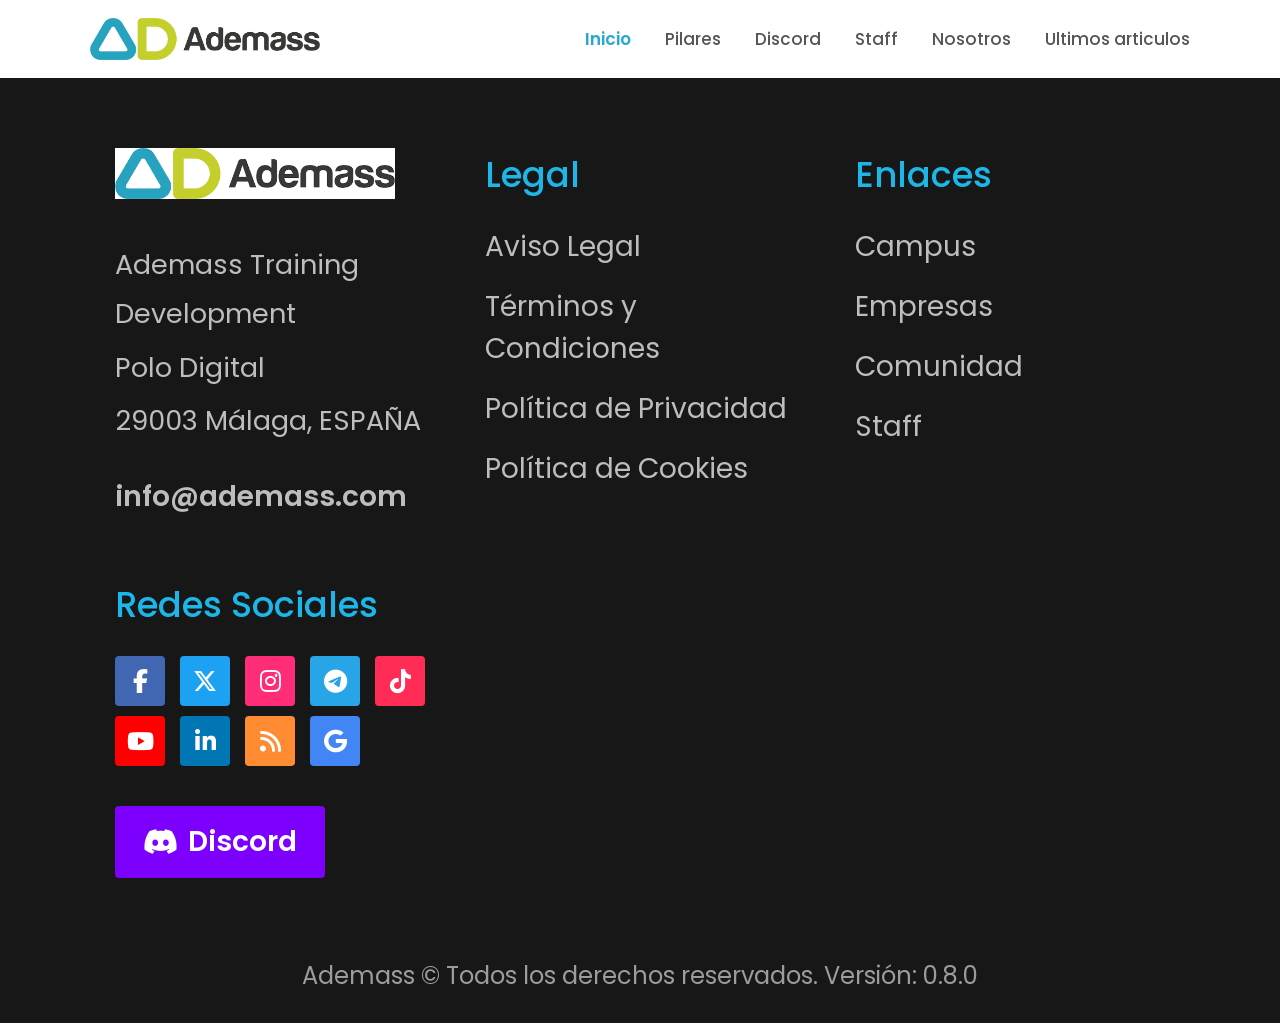
==== index.html @ dab84220 "Merge branch 'develop' of https://github.com/Vlacho-art/ademmss into feature/navbar" ====
<!DOCTYPE html>
<html lang="es">
<head>
    <meta charset="UTF-8">
    <meta name="viewport" content="width=device-width, initial-scale=1.0">
    <title>Menú Ademass</title>

    <!-- Google Font -->
    <link rel="stylesheet" href="https://cdnjs.cloudflare.com/ajax/libs/font-awesome/6.6.0/css/all.min.css">
    <link href="https://fonts.googleapis.com/css2?family=Poppins:wght@400;500;600;700&display=swap" rel="stylesheet">

    <link rel="stylesheet" href="style.css">
</head>
<body>

<header class="header">

    <div class="logo">
        <img src="img/sin fondo.png" alt="Ademass">
    </div>

    <nav class="menu">
        <a href="#" class="active">Inicio</a>
        <a href="pilares.html">Pilares</a>
        <a href="discord.html">Discord</a>
        <a href="staff.html">Staff</a>
        <a href="nosotros.html">Nosotros</a>
        <a href="ultimo.html">Ultimos articulos</a>

    </nav>

</header>

















<footer class="footer">

    <div class="footer-container">

        <!-- Logo -->
        <div class="footer-column">

            <img src="img/logo.png" alt="Ademass" class="footer-logo">

            <p>Ademass Training Development</p>
            <p>Polo Digital</p>
            <p>29003 Málaga, ESPAÑA</p>

            <a href="mailto:info@ademass.com" class="email">
                info@ademass.com
            </a>

        </div>

        <!-- Legal -->
        <div class="footer-column">

            <h3>Legal</h3>

            <ul>
                <li><a href="#">Aviso Legal</a></li>
                <li><a href="#">Términos y Condiciones</a></li>
                <li><a href="#">Política de Privacidad</a></li>
                <li><a href="#">Política de Cookies</a></li>
            </ul>

        </div>

        <!-- Enlaces -->
        <div class="footer-column">

            <h3>Enlaces</h3>

            <ul>
                <li><a href="#">Campus</a></li>
                <li><a href="#">Empresas</a></li>
                <li><a href="#">Comunidad</a></li>
                <li><a href="#">Staff</a></li>
            </ul>

        </div>

        <!-- Redes -->
        <div class="footer-column">

            <h3>Redes Sociales</h3>

            <div class="social-icons">

                <a class="facebook"><i class="fab fa-facebook-f"></i></a>
                <a class="twitter"><i class="fab fa-x-twitter"></i></a>
                <a class="instagram"><i class="fab fa-instagram"></i></a>
                <a class="telegram"><i class="fab fa-telegram-plane"></i></a>
                <a class="tiktok"><i class="fab fa-tiktok"></i></a>

                <a class="youtube"><i class="fab fa-youtube"></i></a>
                <a class="linkedin"><i class="fab fa-linkedin-in"></i></a>
                <a class="rss"><i class="fas fa-rss"></i></a>
                <a class="google"><i class="fab fa-google"></i></a>

            </div>

            <a href="#" class="discord-btn">
                <i class="fab fa-discord"></i>
                Discord
            </a>

        </div>

    </div>

    <div class="footer-bottom">
        Ademass © Todos los derechos reservados. Versión: 0.8.0
    </div>

</footer>
</body>
</html>
---- style.css ----
/*========================
RESET
========================*/

*{
    margin:0;
    padding:0;
    box-sizing:border-box;
}

body{
    font-family:'Poppins',sans-serif;
    background:#fff;
}

/*========================
HEADER
========================*/

.header{

    width:100%;
    height:78px;

    display:flex;
    justify-content:space-between;
    align-items:center;

    padding:0 90px;

    background:#ffffff;
}

/*========================
LOGO
========================*/

.logo img{

    width:230px;
    display:block;

}

/*========================
MENU
========================*/

.menu{

    display:flex;
    align-items:center;
    gap:34px;

}

.menu a{

    text-decoration:none;
    color:#555;
    font-size:17px;
    font-weight:500;
    transition:.3s;

}

.menu a:hover{

    color:#29A9D1;

}

.menu .active{

    color:#29A9D1;
    font-weight:600;

}

/*========================
BOTONES
========================*/

.btn{

    padding:12px 28px;
    border-radius:14px;
    color:#fff !important;
    font-weight:600;
    transition:.3s;

}

.btn-campus{

    background:#27A7D1;

}

.btn-campus:hover{

    background:#1f94ba;

}

.btn-login{

    background:#C9D61A;

}

.btn-login:hover{

    background:#b3c113;

}

































/*==========================
FOOTER
==========================*/

.footer{

    background:#171717;
    color:#bdbdbd;
    padding:70px 9% 30px;

}

.footer-container{

    display:flex;
    justify-content:space-between;
    gap:60px;
    flex-wrap:wrap;

}

/*==========================
COLUMNAS
==========================*/

.footer-column{

    min-width:220px;
    flex:1;

}

.footer-logo{

    width:280px;
    margin-bottom:35px;

}

.footer-column h3{

    color:#1cb7e8;
    font-size:35px;
    margin-bottom:25px;
    font-weight:500;

}

.footer-column p{

    font-size:27px;
    line-height:1.8;
    margin-bottom:5px;

}

.email{

    display:inline-block;
    margin-top:25px;
    color:#ffffff;
    text-decoration:none;
    font-size:28px;
    font-weight:600;

}

.footer-column ul{

    list-style:none;

}

.footer-column li{

    margin-bottom:18px;

}

.footer-column a{

    color:#bdbdbd;
    text-decoration:none;
    font-size:28px;
    transition:.3s;

}

.footer-column a:hover{

    color:#21b6e9;

}

/*==========================
SOCIAL
==========================*/

.social-icons{

    display:grid;
    grid-template-columns:repeat(5,55px);
    gap:10px;
    margin-bottom:40px;

}

.social-icons a{

    width:50px;
    height:50px;

    display:flex;
    justify-content:center;
    align-items:center;

    color:#fff;
    border-radius:4px;
    cursor:pointer;

    font-size:24px;

}

.facebook{background:#4267B2;}
.twitter{background:#1DA1F2;}
.instagram{background:#ff2c78;}
.telegram{background:#27A5E7;}
.tiktok{background:#ff2d55;}
.youtube{background:#ff0000;}
.linkedin{background:#0077B5;}
.rss{background:#ff8c32;}
.google{background:#4285F4;}

/*==========================
DISCORD
==========================*/

.discord-btn{

    display:inline-flex;
    align-items:center;
    gap:10px;

    background:#7d00ff;
    color:#fff !important;

    padding:15px 28px;
    border-radius:4px;
    font-size:30px;
    font-weight:600;

}

/*==========================
BOTTOM
==========================*/

.footer-bottom{

    text-align:center;
    margin-top:80px;
    color:#9c9c9c;
    font-size:24px;

}

/*==========================
RESPONSIVE
==========================*/

@media(max-width:992px){

.footer-container{

    flex-direction:column;
    gap:50px;

}

.footer-column h3{

    font-size:28px;

}

.footer-column p,
.footer-column a,
.email{

    font-size:20px;

}

.footer-bottom{

    font-size:18px;

}

.footer-logo{

    width:220px;

}

}
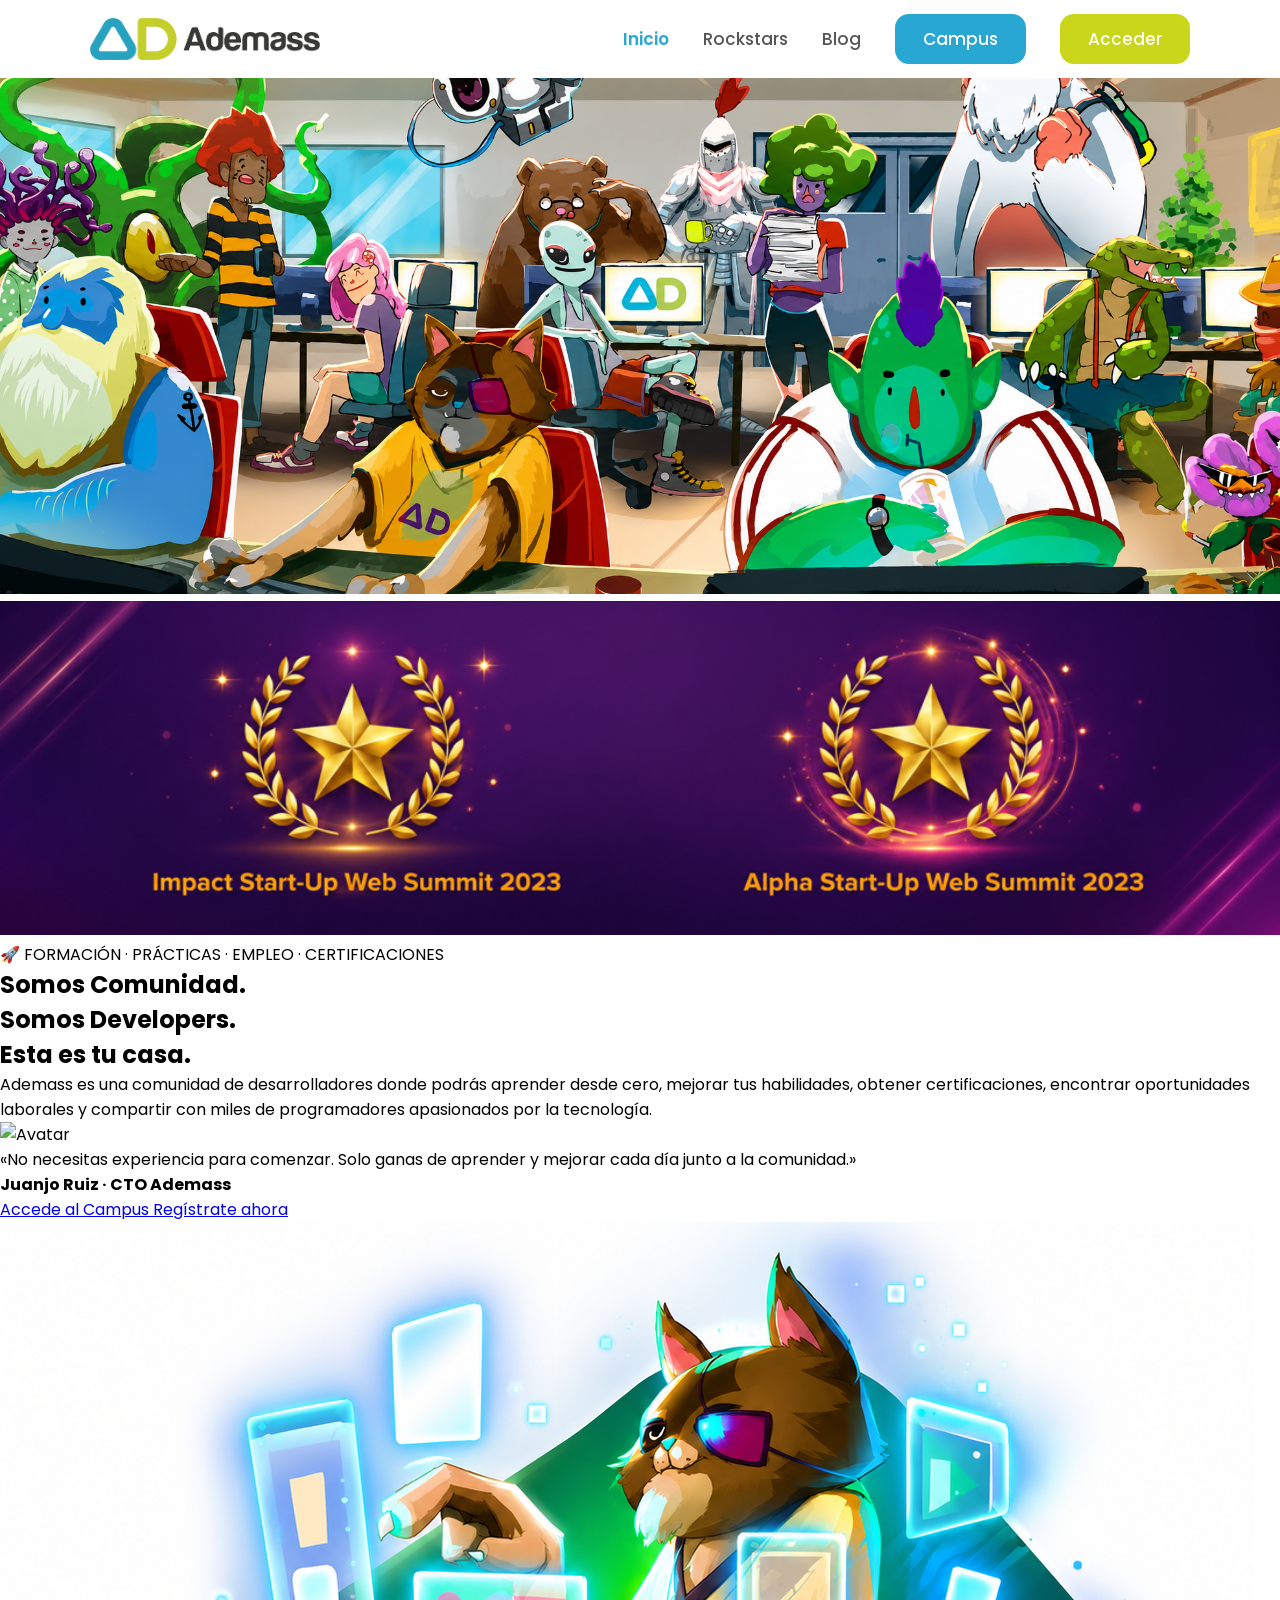
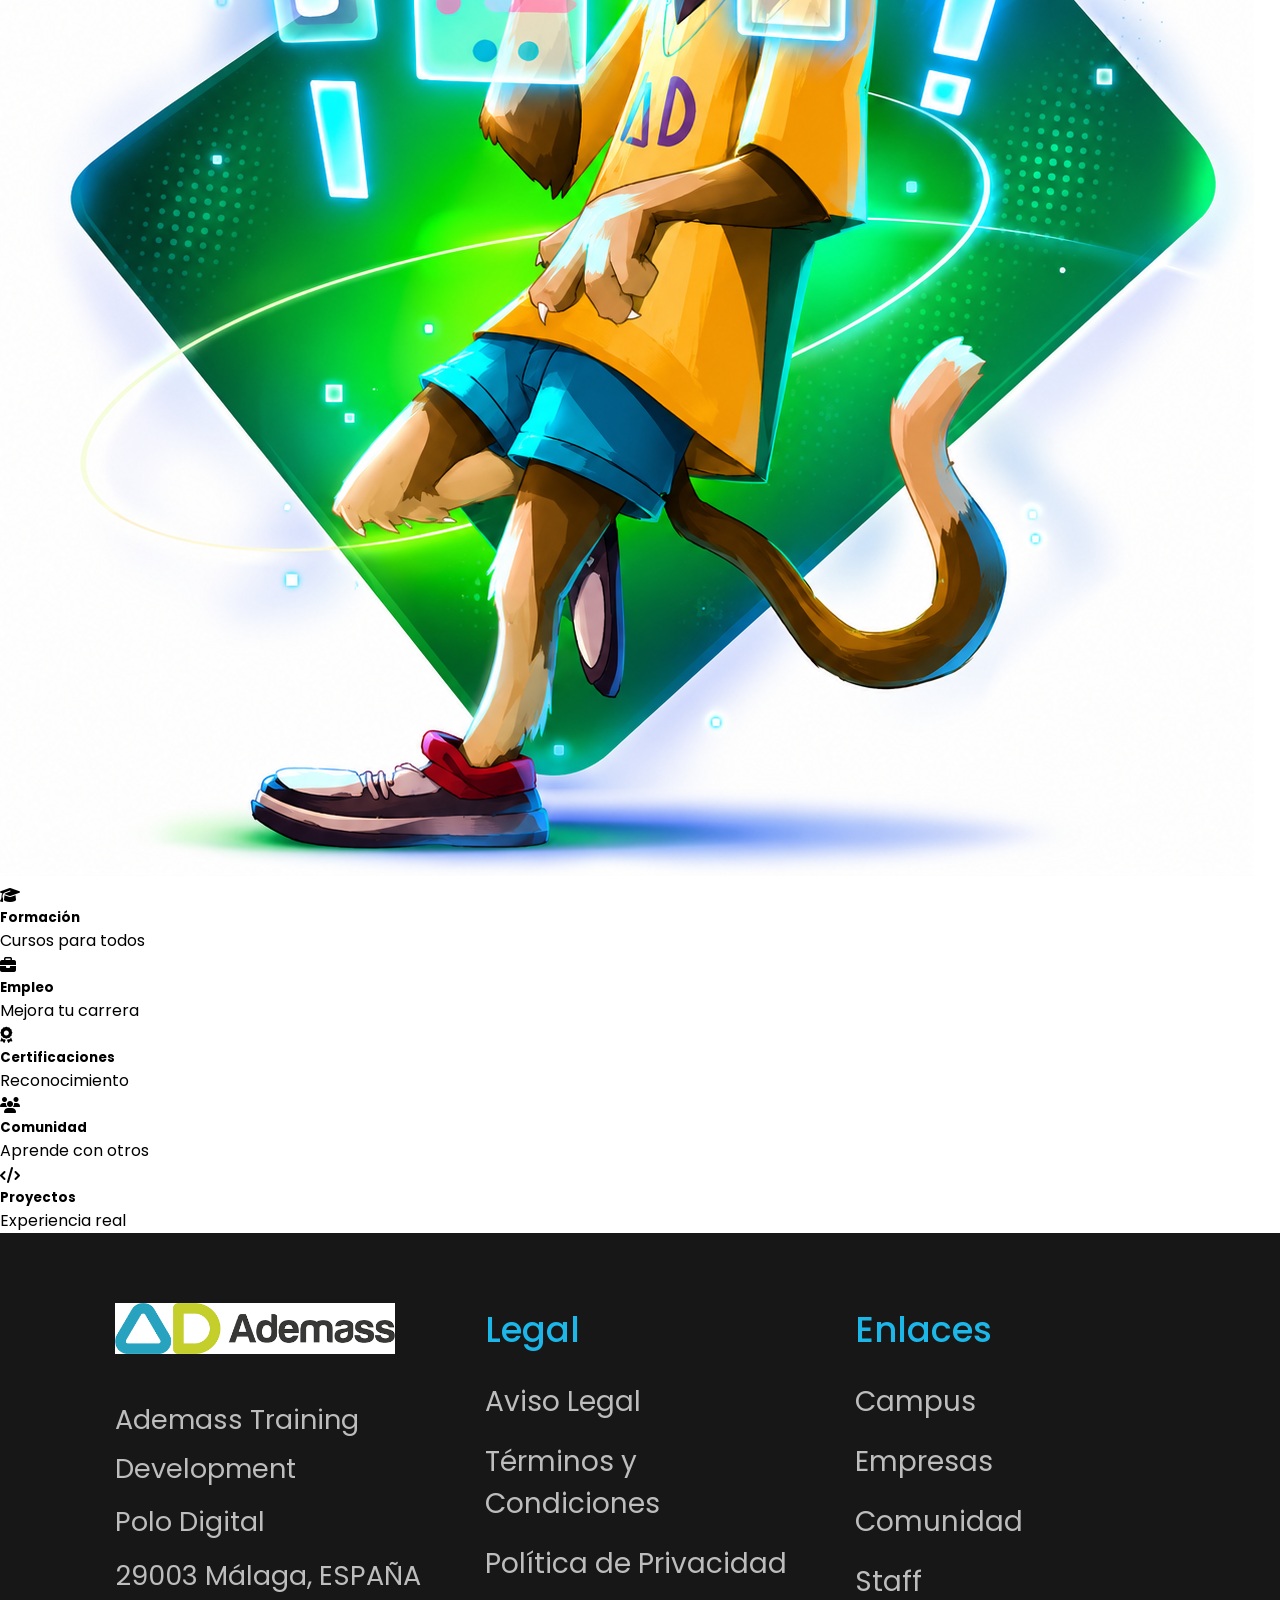
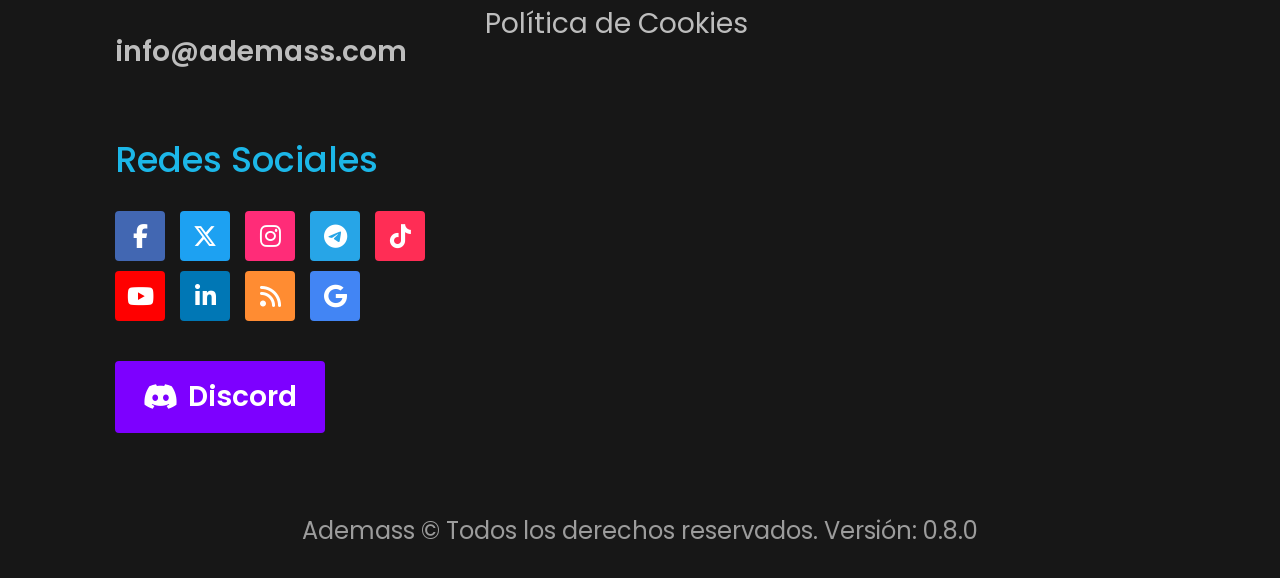
==== commit 11e28e1f: "feat: creation menu" ====
--- a/index.html
+++ b/index.html
@@ -16,16 +16,21 @@
 <header class="header">
 
     <div class="logo">
-        <img src="img/sin fondo.png" alt="Ademass">
+        <img src="img/logo.png" alt="Ademass">
     </div>
 
     <nav class="menu">
         <a href="#" class="active">Inicio</a>
-        <a href="pilares.html">Pilares</a>
-        <a href="discord.html">Discord</a>
-        <a href="staff.html">Staff</a>
-        <a href="nosotros.html">Nosotros</a>
-        <a href="ultimo.html">Ultimos articulos</a>
+        <a href="#">Rockstars</a>
+        <a href="#">Blog</a>
+
+        <a href="#" class="btn btn-campus">
+            Campus
+        </a>
+
+        <a href="#" class="btn btn-login">
+            Acceder
+        </a>
 
     </nav>
 
@@ -35,16 +40,130 @@
 
 
 
-
-
-
-
-
-
-
-
-
-
+<!-- HERO -->
+<section class="hero">
+    <img src="img/imagen1.png" width="100%" height="115%" alt="Banner Ademass">
+</section>
+
+
+
+
+
+<section class="awards">
+    <div class="container">
+        <div class="awards-image">
+            <img src="img/imagen3.png"  width="100%" height="115%" alt="">
+        </div>
+    </div>
+</section>
+
+
+
+
+
+<!-- ================== COMUNIDAD ================== -->
+<section class="community">
+
+    <div class="community-wrapper">
+
+        <!-- Texto -->
+        <div class="community-content">
+
+            <span class="community-tag">
+                🚀 FORMACIÓN · PRÁCTICAS · EMPLEO · CERTIFICACIONES
+            </span>
+
+            <h2>
+                Somos Comunidad.<br>
+                Somos Developers.<br>
+                <span>Esta es tu casa.</span>
+            </h2>
+
+            <p>
+                Ademass es una comunidad de desarrolladores donde podrás aprender
+                desde cero, mejorar tus habilidades, obtener certificaciones,
+                encontrar oportunidades laborales y compartir con miles de
+                programadores apasionados por la tecnología.
+            </p>
+
+            <div class="community-card">
+
+                <img src="img/avatar.png" alt="Avatar">
+
+                <div>
+
+                    <p>
+                        «No necesitas experiencia para comenzar. Solo ganas de
+                        aprender y mejorar cada día junto a la comunidad.»
+                    </p>
+
+                    <h4>Juanjo Ruiz · CTO Ademass</h4>
+
+                </div>
+
+            </div>
+
+            <div class="community-buttons">
+
+                <a href="#" class="btn-campus2">
+                    Accede al Campus
+                </a>
+
+                <a href="#" class="btn-register2">
+                    Regístrate ahora
+                </a>
+
+            </div>
+
+        </div>
+
+        <!-- Imagen -->
+
+        <div class="community-image">
+
+            <img src="img/imagen5.png" alt="Developer">
+
+        </div>
+
+    </div>
+
+    <!-- Barra inferior -->
+
+    <div class="community-bottom">
+
+        <div class="item">
+            <i class="fa-solid fa-graduation-cap"></i>
+            <h5>Formación</h5>
+            <p>Cursos para todos</p>
+        </div>
+
+        <div class="item">
+            <i class="fa-solid fa-briefcase"></i>
+            <h5>Empleo</h5>
+            <p>Mejora tu carrera</p>
+        </div>
+
+        <div class="item">
+            <i class="fa-solid fa-award"></i>
+            <h5>Certificaciones</h5>
+            <p>Reconocimiento</p>
+        </div>
+
+        <div class="item">
+            <i class="fa-solid fa-users"></i>
+            <h5>Comunidad</h5>
+            <p>Aprende con otros</p>
+        </div>
+
+        <div class="item">
+            <i class="fa-solid fa-code"></i>
+            <h5>Proyectos</h5>
+            <p>Experiencia real</p>
+        </div>
+
+    </div>
+
+</section>
 
 
 <footer class="footer">
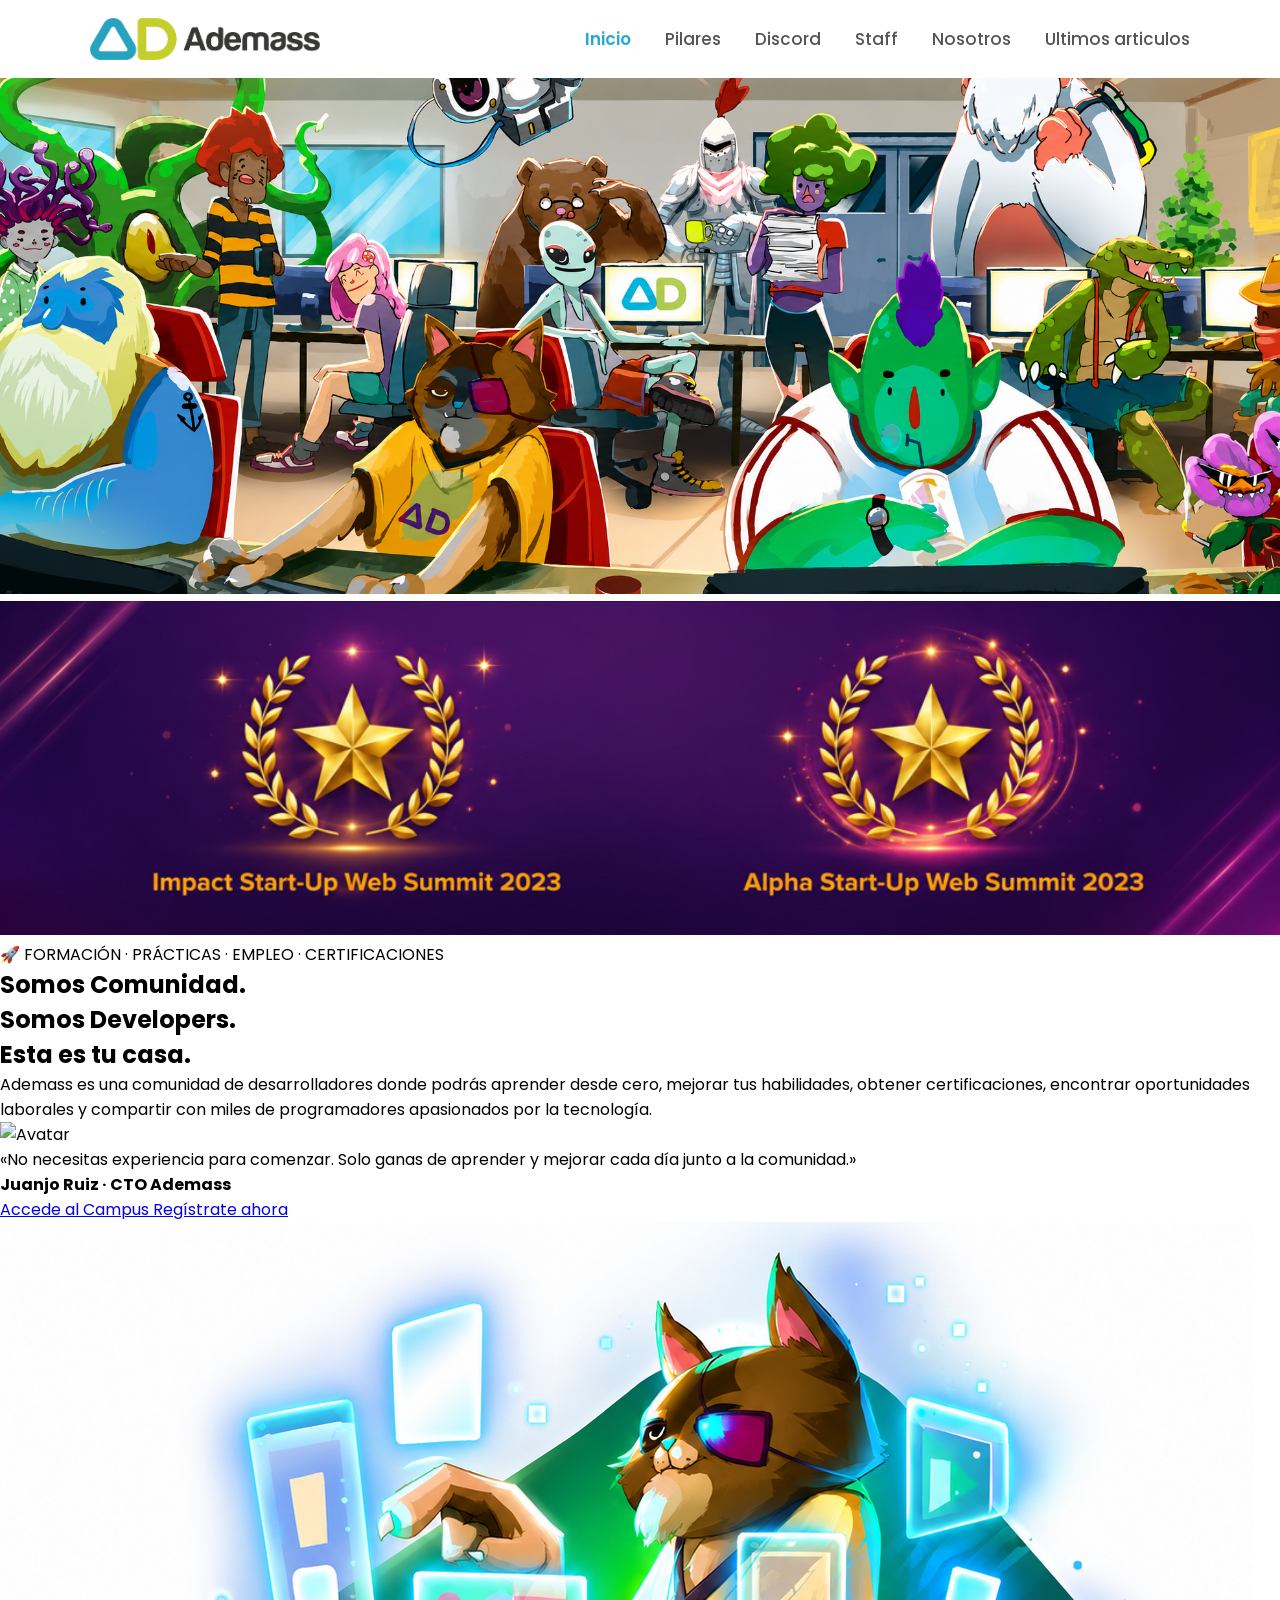
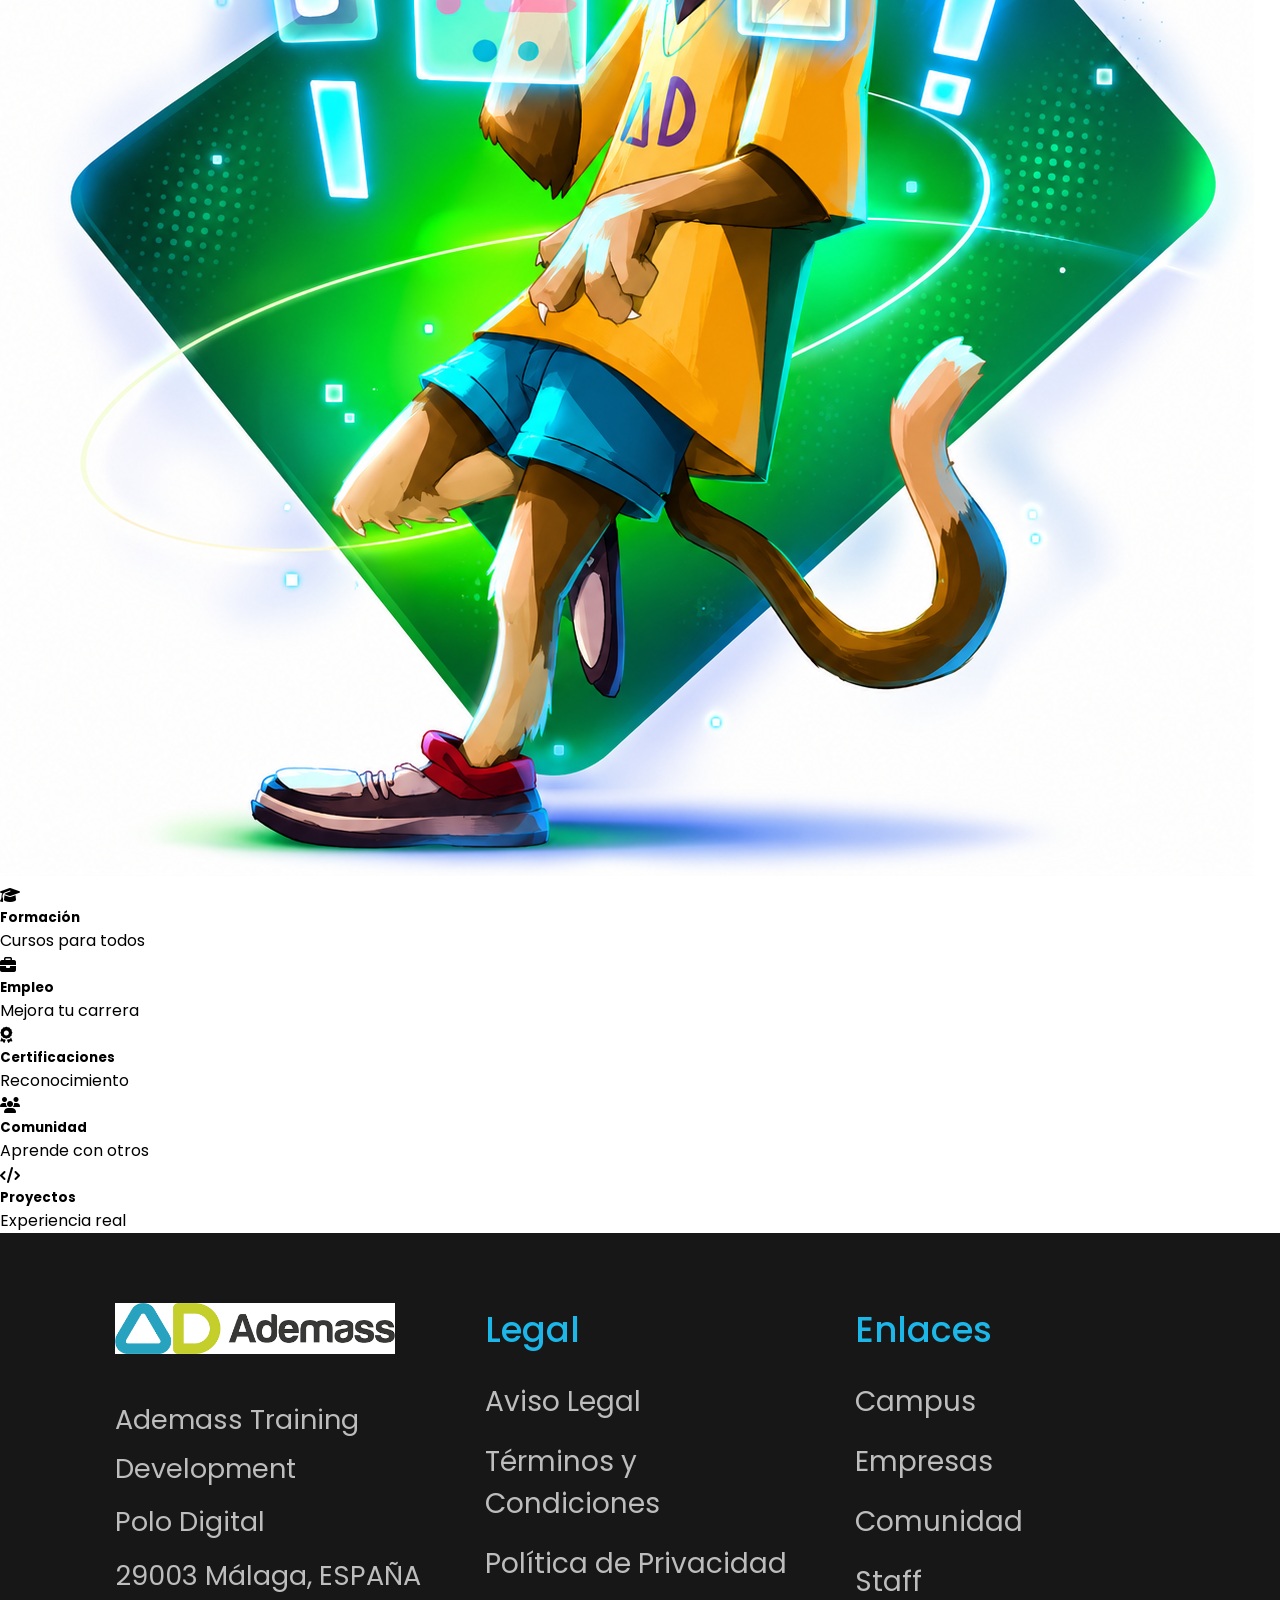
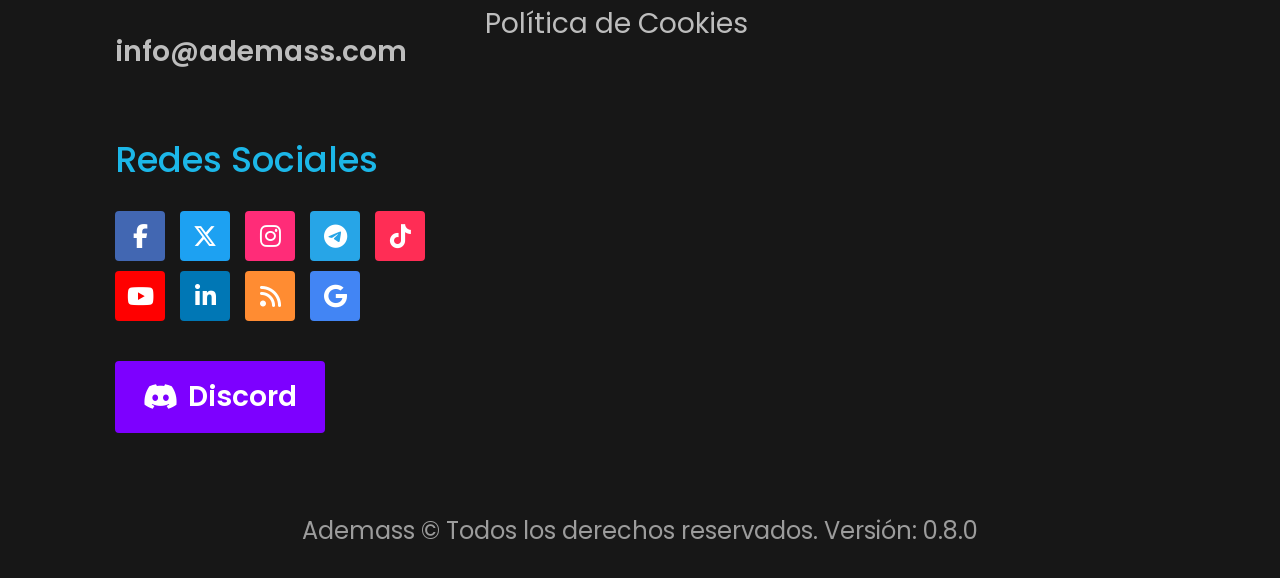
==== commit 97ac2ea5: "Merge branch 'develop' of https://github.com/Vlacho-art/ademmss into feature/index" ====
--- a/index.html
+++ b/index.html
@@ -21,16 +21,11 @@
 
     <nav class="menu">
         <a href="#" class="active">Inicio</a>
-        <a href="#">Rockstars</a>
-        <a href="#">Blog</a>
-
-        <a href="#" class="btn btn-campus">
-            Campus
-        </a>
-
-        <a href="#" class="btn btn-login">
-            Acceder
-        </a>
+        <a href="pilares.html">Pilares</a>
+        <a href="discord.html">Discord</a>
+        <a href="staff.html">Staff</a>
+        <a href="nosotros.html">Nosotros</a>
+        <a href="ultimo.html">Ultimos articulos</a>
 
     </nav>
 
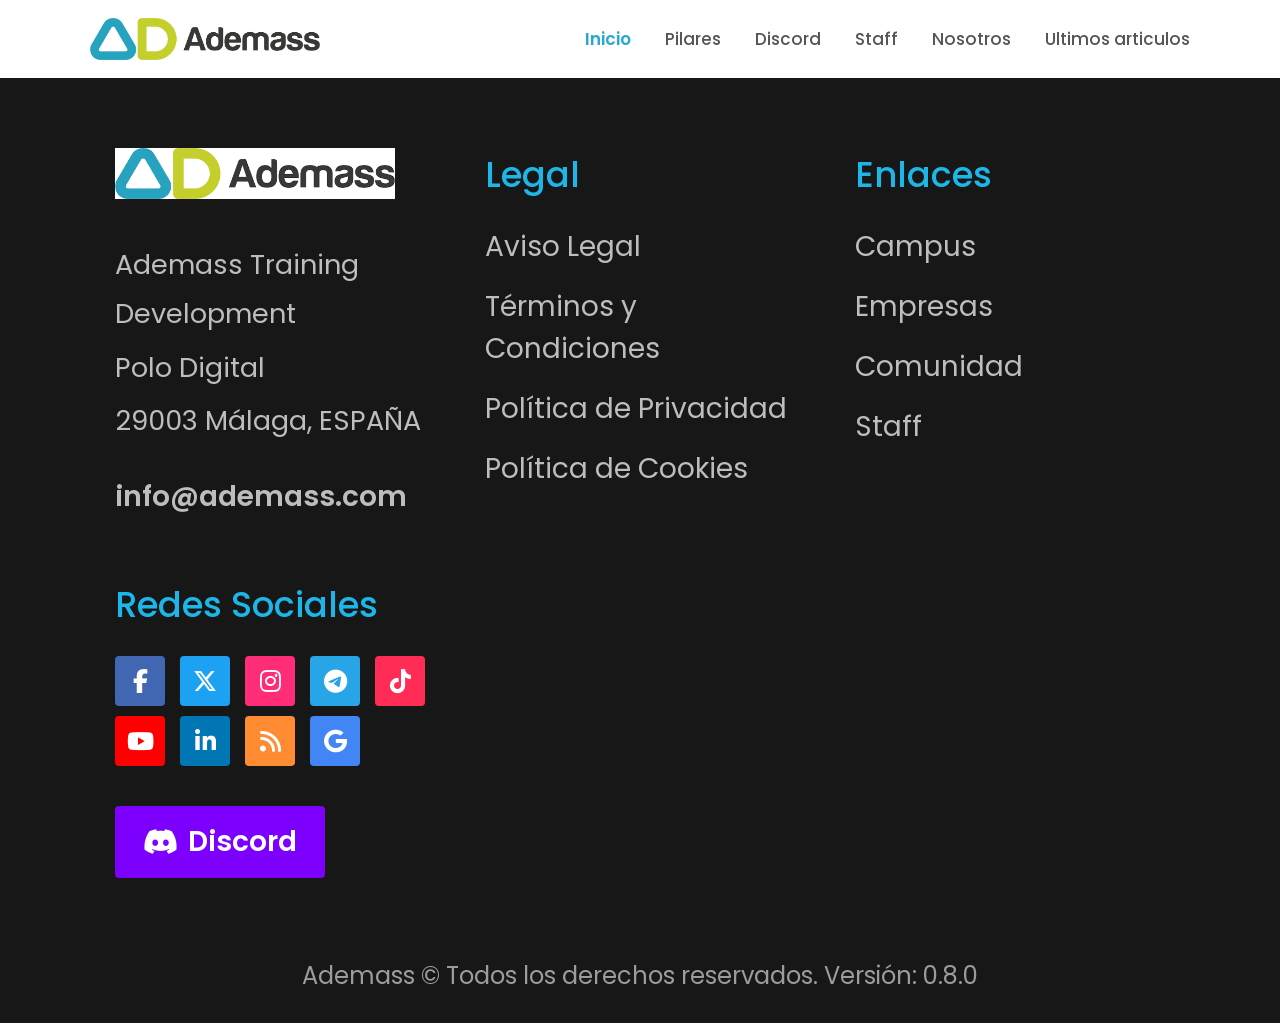
==== commit 66f1dd58: "Merge pull request #6 from Vlacho-art/feature/navbar Feature/navbar" ====
--- a/index.html
+++ b/index.html
@@ -16,7 +16,7 @@
 <header class="header">
 
     <div class="logo">
-        <img src="img/logo.png" alt="Ademass">
+        <img src="img/sin fondo.png" alt="Ademass">
     </div>
 
     <nav class="menu">
@@ -35,130 +35,16 @@
 
 
 
-<!-- HERO -->
-<section class="hero">
-    <img src="img/imagen1.png" width="100%" height="115%" alt="Banner Ademass">
-</section>
 
 
 
 
 
-<section class="awards">
-    <div class="container">
-        <div class="awards-image">
-            <img src="img/imagen3.png"  width="100%" height="115%" alt="">
-        </div>
-    </div>
-</section>
 
 
 
 
 
-<!-- ================== COMUNIDAD ================== -->
-<section class="community">
-
-    <div class="community-wrapper">
-
-        <!-- Texto -->
-        <div class="community-content">
-
-            <span class="community-tag">
-                🚀 FORMACIÓN · PRÁCTICAS · EMPLEO · CERTIFICACIONES
-            </span>
-
-            <h2>
-                Somos Comunidad.<br>
-                Somos Developers.<br>
-                <span>Esta es tu casa.</span>
-            </h2>
-
-            <p>
-                Ademass es una comunidad de desarrolladores donde podrás aprender
-                desde cero, mejorar tus habilidades, obtener certificaciones,
-                encontrar oportunidades laborales y compartir con miles de
-                programadores apasionados por la tecnología.
-            </p>
-
-            <div class="community-card">
-
-                <img src="img/avatar.png" alt="Avatar">
-
-                <div>
-
-                    <p>
-                        «No necesitas experiencia para comenzar. Solo ganas de
-                        aprender y mejorar cada día junto a la comunidad.»
-                    </p>
-
-                    <h4>Juanjo Ruiz · CTO Ademass</h4>
-
-                </div>
-
-            </div>
-
-            <div class="community-buttons">
-
-                <a href="#" class="btn-campus2">
-                    Accede al Campus
-                </a>
-
-                <a href="#" class="btn-register2">
-                    Regístrate ahora
-                </a>
-
-            </div>
-
-        </div>
-
-        <!-- Imagen -->
-
-        <div class="community-image">
-
-            <img src="img/imagen5.png" alt="Developer">
-
-        </div>
-
-    </div>
-
-    <!-- Barra inferior -->
-
-    <div class="community-bottom">
-
-        <div class="item">
-            <i class="fa-solid fa-graduation-cap"></i>
-            <h5>Formación</h5>
-            <p>Cursos para todos</p>
-        </div>
-
-        <div class="item">
-            <i class="fa-solid fa-briefcase"></i>
-            <h5>Empleo</h5>
-            <p>Mejora tu carrera</p>
-        </div>
-
-        <div class="item">
-            <i class="fa-solid fa-award"></i>
-            <h5>Certificaciones</h5>
-            <p>Reconocimiento</p>
-        </div>
-
-        <div class="item">
-            <i class="fa-solid fa-users"></i>
-            <h5>Comunidad</h5>
-            <p>Aprende con otros</p>
-        </div>
-
-        <div class="item">
-            <i class="fa-solid fa-code"></i>
-            <h5>Proyectos</h5>
-            <p>Experiencia real</p>
-        </div>
-
-    </div>
-
-</section>
 
 
 <footer class="footer">
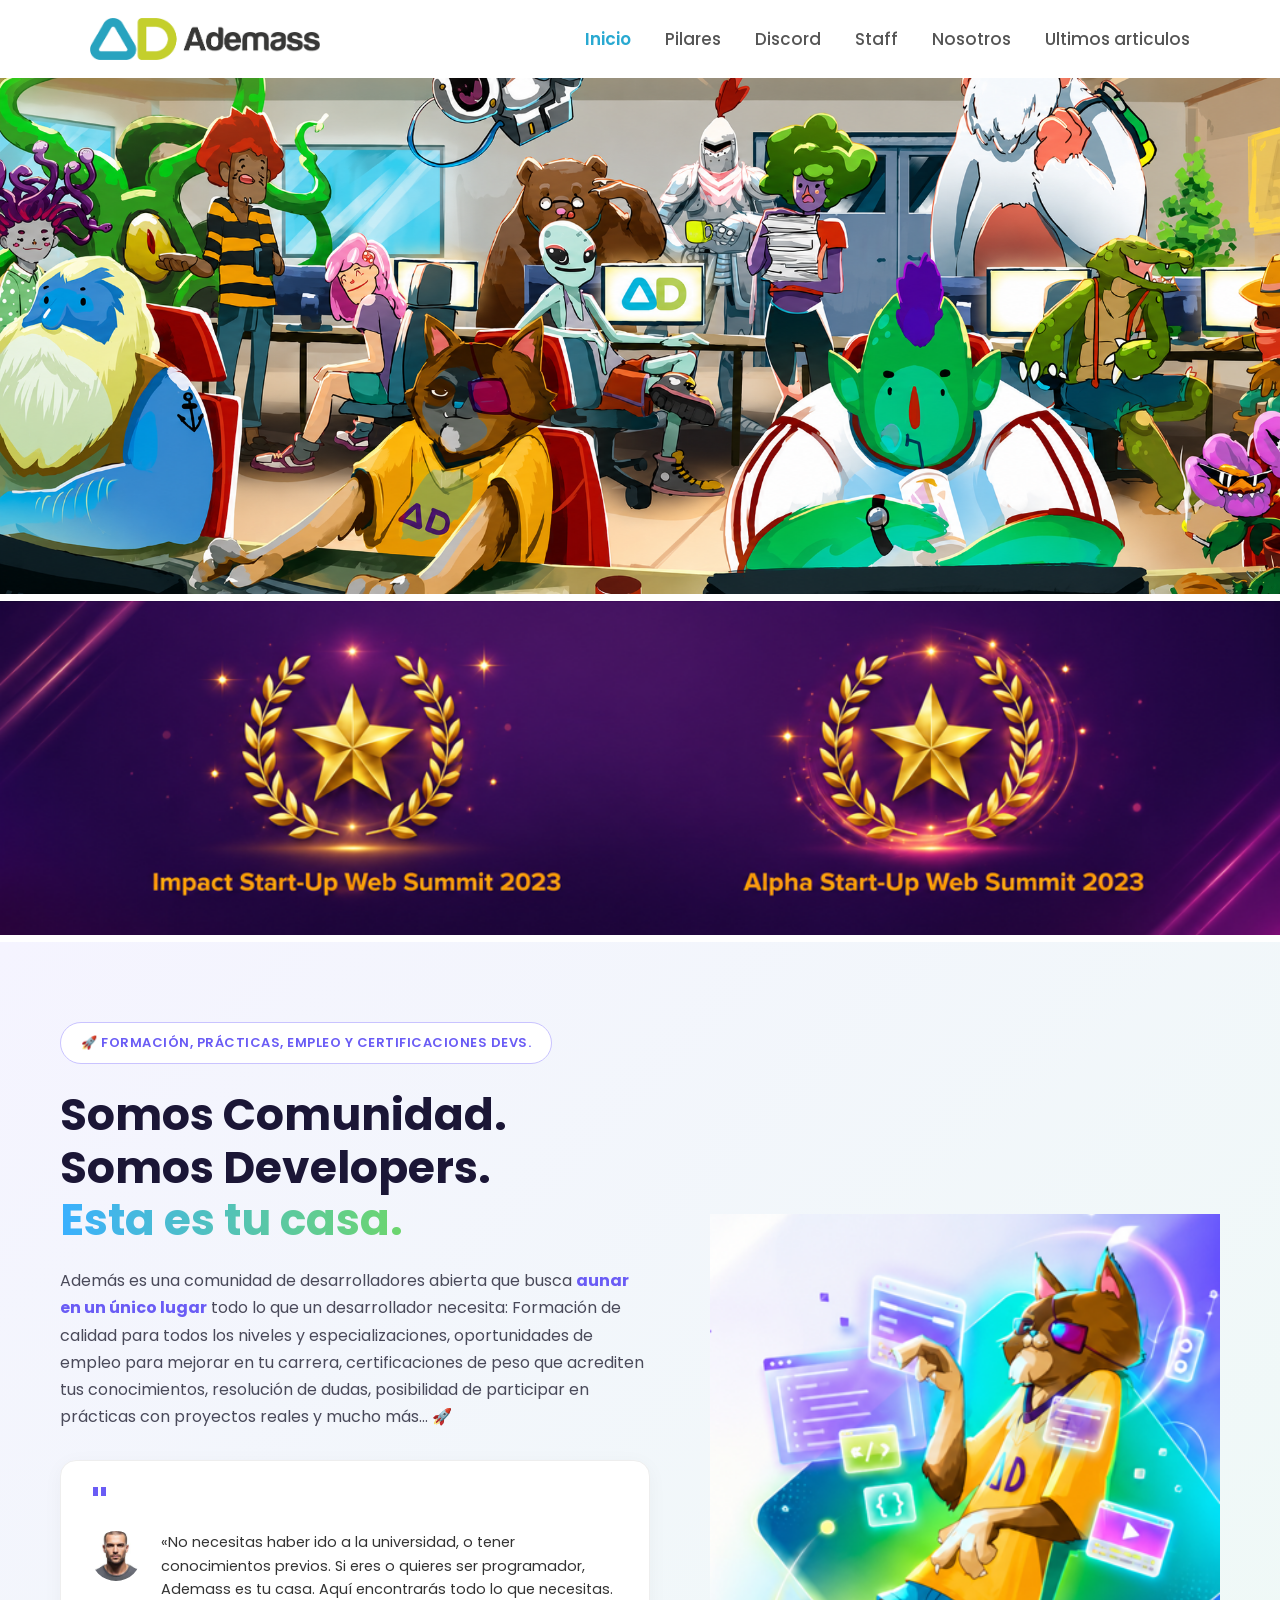
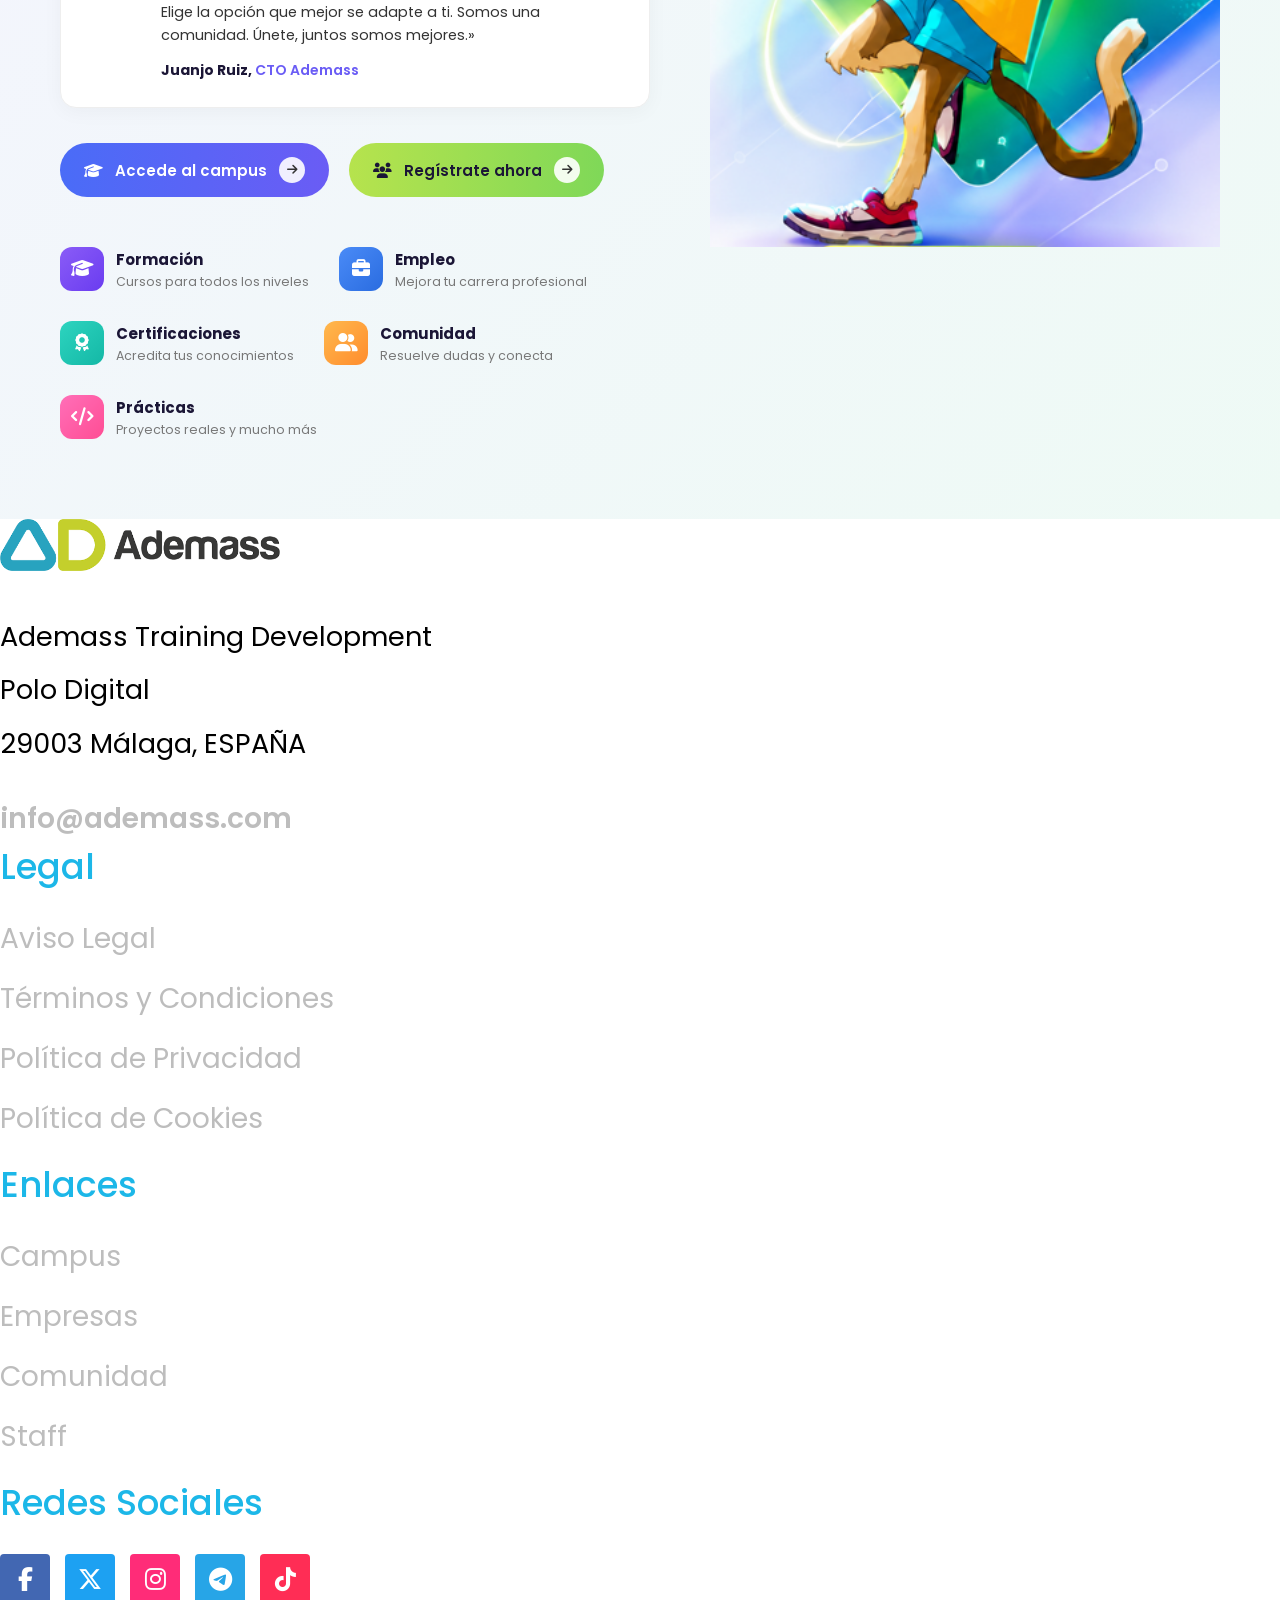
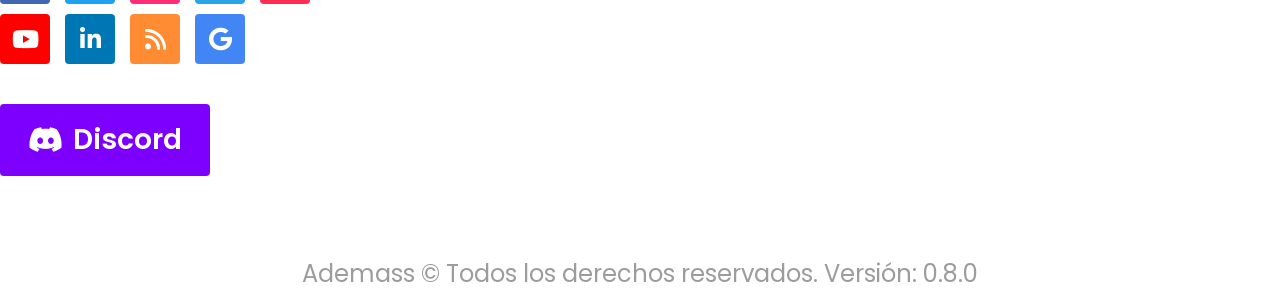
==== commit 2f62706b: "feat: creation indexx" ====
--- a/index.html
+++ b/index.html
@@ -16,7 +16,7 @@
 <header class="header">
 
     <div class="logo">
-        <img src="img/sin fondo.png" alt="Ademass">
+        <img src="img/logo.png" alt="Ademass">
     </div>
 
     <nav class="menu">
@@ -35,13 +35,408 @@
 
 
 
-
-
-
-
-
-
-
+<!-- HERO -->
+<section class="hero">
+    <img src="img/imagen1.png" width="100%" height="115%" alt="Banner Ademass">
+</section>
+
+
+
+
+
+<section class="awards">
+    <div class="container">
+        <div class="awards-image">
+            <img src="img/imagen3.png"  width="100%" height="115%" alt="">
+        </div>
+    </div>
+</section>
+
+
+
+
+
+
+<!-- SECCIÓN COMUNIDAD - AUTOCONTENIDA (CSS incluido) -->
+<!-- Pega esto donde quieras mostrar la sección     -->
+<!-- ============================================= -->
+
+<style>
+.community {
+    font-family: 'Poppins', sans-serif;
+    padding: 80px 60px;
+    background: linear-gradient(135deg, #f5f4ff 0%, #eefaf5 100%);
+    overflow: hidden;
+    width: 100%;
+    box-sizing: border-box;
+}
+.community *{
+    box-sizing: border-box;
+}
+.community-container {
+    display: flex;
+    flex-wrap: wrap;
+    align-items: center;
+    justify-content: space-between;
+    gap: 60px;
+    max-width: 1400px;
+    margin: 0 auto;
+}
+.community-content {
+    flex: 1 1 480px;
+    min-width: 320px;
+}
+.community-image {
+    flex: 1 1 400px;
+    min-width: 280px;
+    min-height: 300px;
+    display: flex;
+    align-items: center;
+    justify-content: center;
+    background: rgba(255,255,255,0.4);
+    border-radius: 20px;
+}
+.community-image img {
+    max-width: 100%;
+    width: 100%;
+    height: auto;
+    display: block;
+}
+.community-badge {
+    display: inline-block;
+    padding: 10px 20px;
+    border: 1px solid #c9c3ff;
+    border-radius: 50px;
+    color: #6a5cf5;
+    font-weight: 600;
+    font-size: 13px;
+    letter-spacing: .5px;
+    text-transform: uppercase;
+    margin-bottom: 25px;
+    background: #fff;
+}
+.community-title {
+    font-size: 44px;
+    font-weight: 700;
+    line-height: 1.2;
+    color: #1b1636;
+    margin-bottom: 20px;
+}
+.community-title .highlight {
+    background: linear-gradient(90deg, #3ab0ff, #6dd66d);
+    -webkit-background-clip: text;
+    background-clip: text;
+    color: transparent;
+}
+.community-text {
+    font-size: 16px;
+    line-height: 1.7;
+    color: #4a4a5a;
+    margin-bottom: 30px;
+    max-width: 600px;
+}
+.community-text strong {
+    color: #6a5cf5;
+}
+.community-quote {
+    background: #fff;
+    border: 1px solid #eee;
+    border-radius: 16px;
+    padding: 25px 30px;
+    margin-bottom: 35px;
+    max-width: 600px;
+    box-shadow: 0 4px 20px rgba(0,0,0,0.04);
+    position: relative;
+}
+.quote-icon {
+    font-size: 40px;
+    color: #6a5cf5;
+    font-weight: 700;
+    line-height: 1;
+    display: block;
+    margin-bottom: 5px;
+}
+.quote-body {
+    display: flex;
+    gap: 20px;
+    align-items: flex-start;
+}
+.quote-avatar {
+    width: 50px;
+    height: 50px;
+    border-radius: 50%;
+    object-fit: cover;
+    flex-shrink: 0;
+    background: #ddd;
+}
+.quote-text {
+    font-size: 14.5px;
+    line-height: 1.6;
+    color: #333;
+    margin-bottom: 10px;
+}
+.quote-author {
+    font-size: 14px;
+    font-weight: 700;
+    color: #1b1636;
+}
+.quote-author a {
+    color: #6a5cf5;
+    text-decoration: none;
+    font-weight: 600;
+}
+.community-buttons {
+    display: flex;
+    gap: 20px;
+    flex-wrap: wrap;
+    margin-bottom: 50px;
+}
+.community-buttons .btn {
+    display: inline-flex;
+    align-items: center;
+    gap: 12px;
+    padding: 14px 24px;
+    border-radius: 50px;
+    text-decoration: none !important;
+    font-weight: 600;
+    font-size: 15px;
+    border: none;
+    cursor: pointer;
+    transition: transform .2s ease, box-shadow .2s ease;
+    white-space: nowrap;
+}
+.community-buttons .btn:hover {
+    transform: translateY(-2px);
+    box-shadow: 0 8px 20px rgba(0,0,0,0.15);
+}
+.community-buttons .btn-campus {
+    background: linear-gradient(90deg, #4a6cf7, #6a5cf5);
+    color: #fff !important;
+}
+.community-buttons .btn-register {
+    background: linear-gradient(90deg, #b6e34d, #7fd858);
+    color: #1b1636 !important;
+}
+.community-buttons .btn-arrow {
+    background: rgba(255,255,255,0.9);
+    color: #333;
+    width: 26px;
+    height: 26px;
+    border-radius: 50%;
+    display: flex;
+    align-items: center;
+    justify-content: center;
+    font-size: 12px;
+}
+.community-features {
+    display: flex;
+    flex-wrap: wrap;
+    gap: 30px;
+}
+.community-features .feature-item {
+    display: flex;
+    align-items: center;
+    gap: 12px;
+    min-width: 160px;
+}
+.community-features .feature-item h4 {
+    font-size: 15px;
+    font-weight: 700;
+    color: #1b1636;
+    margin: 0 0 3px;
+}
+.community-features .feature-item p {
+    font-size: 12.5px;
+    color: #777;
+    margin: 0;
+    line-height: 1.3;
+}
+.community-features .feature-icon {
+    width: 44px;
+    height: 44px;
+    border-radius: 12px;
+    display: flex;
+    align-items: center;
+    justify-content: center;
+    color: #fff;
+    font-size: 18px;
+    flex-shrink: 0;
+}
+.community-features .icon-purple { background: linear-gradient(135deg, #8a5cf7, #6a3cf0); }
+.community-features .icon-blue   { background: linear-gradient(135deg, #4a8bf7, #2a6ce0); }
+.community-features .icon-teal   { background: linear-gradient(135deg, #2dd4bf, #14b8a6); }
+.community-features .icon-orange { background: linear-gradient(135deg, #ffb84d, #ff8c2d); }
+.community-features .icon-pink   { background: linear-gradient(135deg, #ff6fb8, #ff4d94); }
+
+/* Mantiene la imagen AL LADO del texto hasta pantallas de tablet pequeñas */
+@media (max-width: 900px) {
+    .community {
+        padding: 60px 30px;
+    }
+    .community-container {
+        gap: 30px;
+    }
+    .community-content {
+        flex: 1 1 300px;
+    }
+    .community-image {
+        flex: 1 1 260px;
+        min-width: 220px;
+        min-height: 200px;
+    }
+    .community-title {
+        font-size: 30px;
+    }
+    .community-features {
+        gap: 18px;
+    }
+}
+
+/* Solo apila en móviles reales */
+@media (max-width: 600px) {
+    .community-container {
+        flex-direction: column;
+    }
+    .community-image {
+        order: -1;
+        width: 100%;
+    }
+}
+</style>
+
+<!-- SOMOS COMUNIDAD -->
+<section class="community">
+    <div class="community-container">
+
+        <!-- Columna de texto -->
+        <div class="community-content">
+
+            <span class="community-badge">
+                🚀 FORMACIÓN, PRÁCTICAS, EMPLEO Y CERTIFICACIONES DEVS.
+            </span>
+
+            <h2 class="community-title">
+                Somos Comunidad.<br>
+                Somos Developers.<br>
+                <span class="highlight">Esta es tu casa.</span>
+            </h2>
+
+            <p class="community-text">
+                Además es una comunidad de desarrolladores abierta que busca
+                <strong>aunar en un único lugar</strong> todo lo que un desarrollador necesita:
+                Formación de calidad para todos los niveles y especializaciones,
+                oportunidades de empleo para mejorar en tu carrera, certificaciones
+                de peso que acrediten tus conocimientos, resolución de dudas,
+                posibilidad de participar en prácticas con proyectos reales y
+                mucho más... 🚀
+            </p>
+
+            <div class="community-quote">
+                <span class="quote-icon">"</span>
+                <div class="quote-body">
+                    <img src="img/personita.png" alt="Juanjo Ruiz" class="quote-avatar">
+                    <div class="quote-text-wrap">
+                        <p class="quote-text">
+                            «No necesitas haber ido a la universidad, o tener
+                            conocimientos previos. Si eres o quieres ser programador,
+                            Ademass es tu casa. Aquí encontrarás todo lo que necesitas.
+                            Elige la opción que mejor se adapte a ti. Somos una
+                            comunidad. Únete, juntos somos mejores.»
+                        </p>
+                        <span class="quote-author">
+                            Juanjo Ruiz, <a href="#">CTO Ademass</a>
+                        </span>
+                    </div>
+                </div>
+            </div>
+
+            <div class="community-buttons">
+                <a href="#" class="btn btn-campus">
+                    <i class="fas fa-graduation-cap"></i>
+                    Accede al campus
+                    <span class="btn-arrow"><i class="fas fa-arrow-right"></i></span>
+                </a>
+                <a href="#" class="btn btn-register">
+                    <i class="fas fa-users"></i>
+                    Regístrate ahora
+                    <span class="btn-arrow"><i class="fas fa-arrow-right"></i></span>
+                </a>
+            </div>
+
+          <div class="community-features">
+
+    <div class="feature-item">
+        <div class="feature-icon icon-purple">
+            <i class="fas fa-graduation-cap"></i>
+        </div>
+
+        <div class="feature-text">
+            <h4>Formación</h4>
+            <p>Cursos para todos los niveles</p>
+        </div>
+    </div>
+
+    <div class="feature-item">
+        <div class="feature-icon icon-blue">
+            <i class="fas fa-briefcase"></i>
+        </div>
+
+        <div class="feature-text">
+            <h4>Empleo</h4>
+            <p>Mejora tu carrera profesional</p>
+        </div>
+    </div>
+
+    <div class="feature-item">
+        <div class="feature-icon icon-teal">
+            <i class="fas fa-award"></i>
+        </div>
+
+        <div class="feature-text">
+            <h4>Certificaciones</h4>
+            <p>Acredita tus conocimientos</p>
+        </div>
+    </div>
+
+    <div class="feature-item">
+        <div class="feature-icon icon-orange">
+            <i class="fas fa-user-friends"></i>
+        </div>
+
+        <div class="feature-text">
+            <h4>Comunidad</h4>
+            <p>Resuelve dudas y conecta</p>
+        </div>
+    </div>
+
+    <div class="feature-item">
+        <div class="feature-icon icon-pink">
+            <i class="fas fa-code"></i>
+        </div>
+
+        <div class="feature-text">
+            <h4>Prácticas</h4>
+            <p>Proyectos reales y mucho más</p>
+        </div>
+    </div>
+
+</div>
+        </div>
+
+        <!-- Columna de imagen -->
+        <div class="community-image">
+            <img src="img/imagen6.png" alt="Mascota Ademass">
+        </div>
+
+    </div>
+</section>
+
+
+
+
+
+
+<!-- 
 
 
 
@@ -51,7 +446,7 @@
 
     <div class="footer-container">
 
-        <!-- Logo -->
+        <-- Logo -->
         <div class="footer-column">
 
             <img src="img/logo.png" alt="Ademass" class="footer-logo">
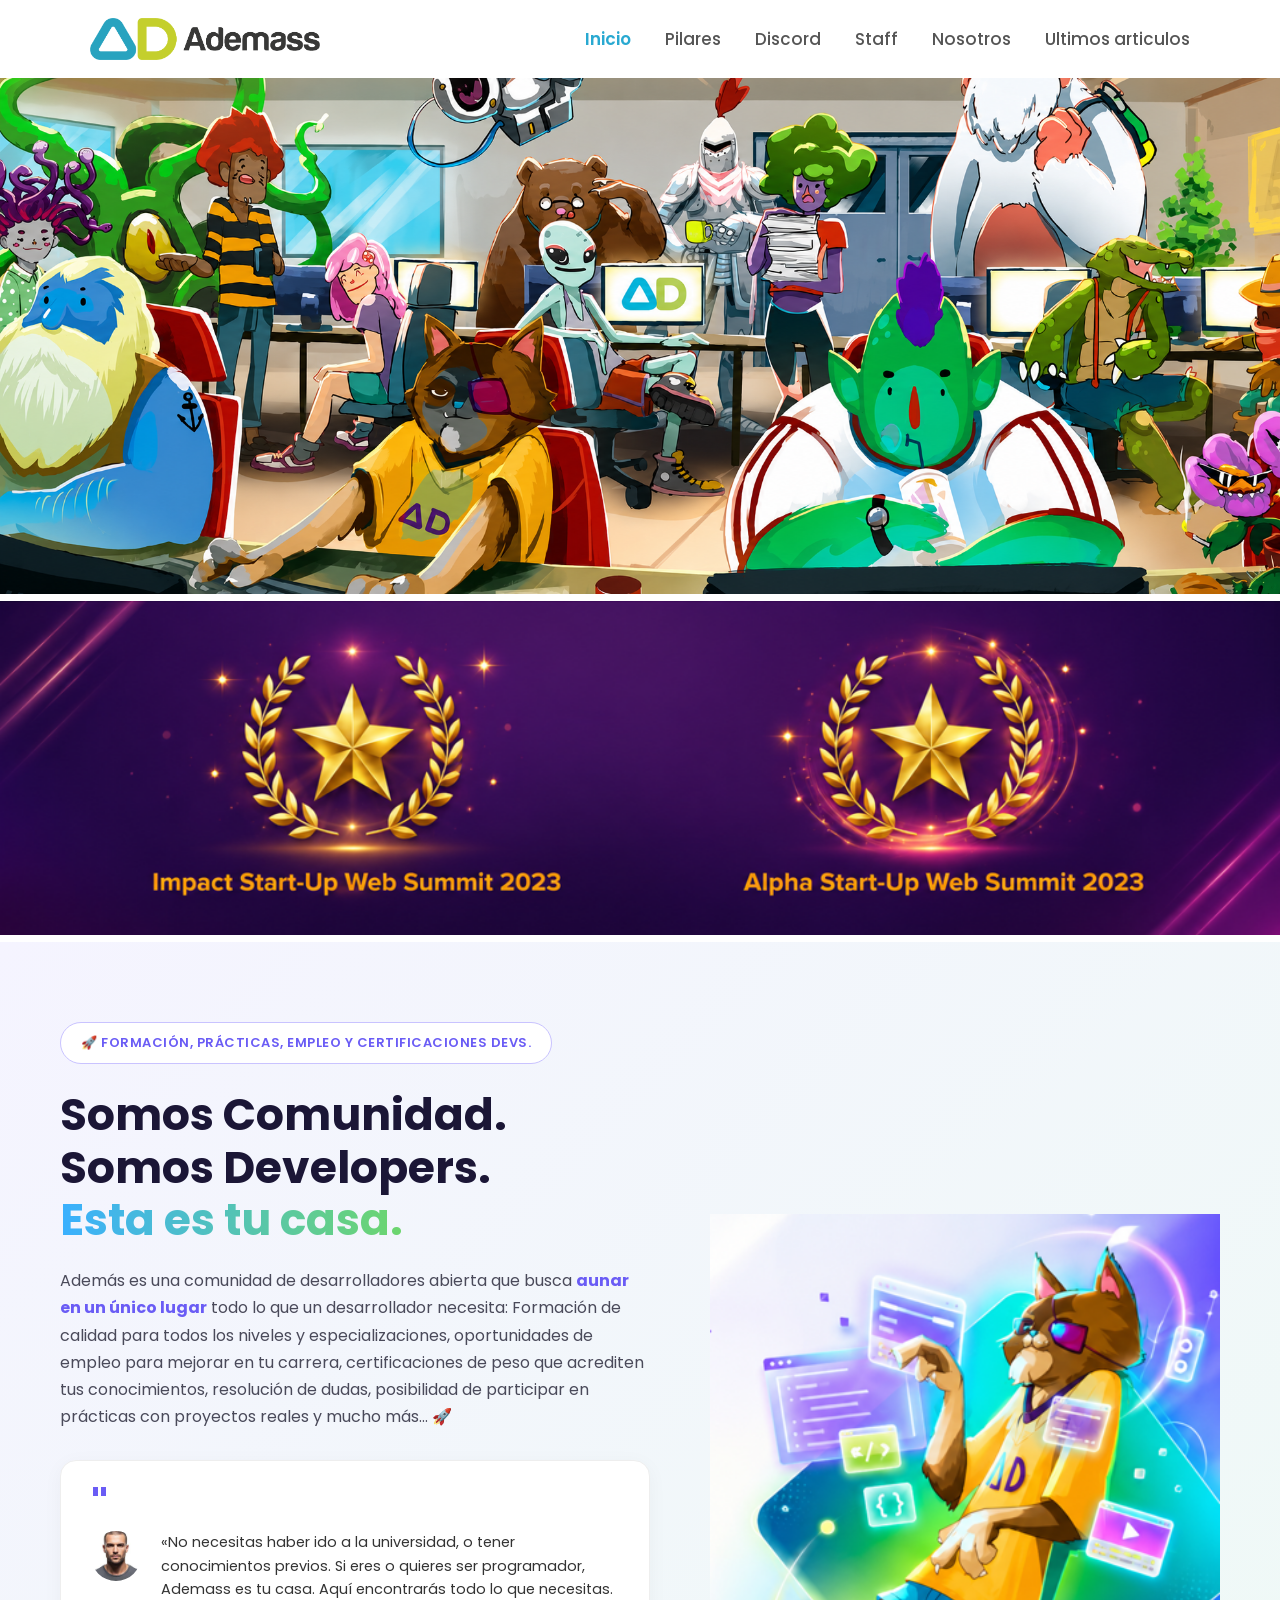
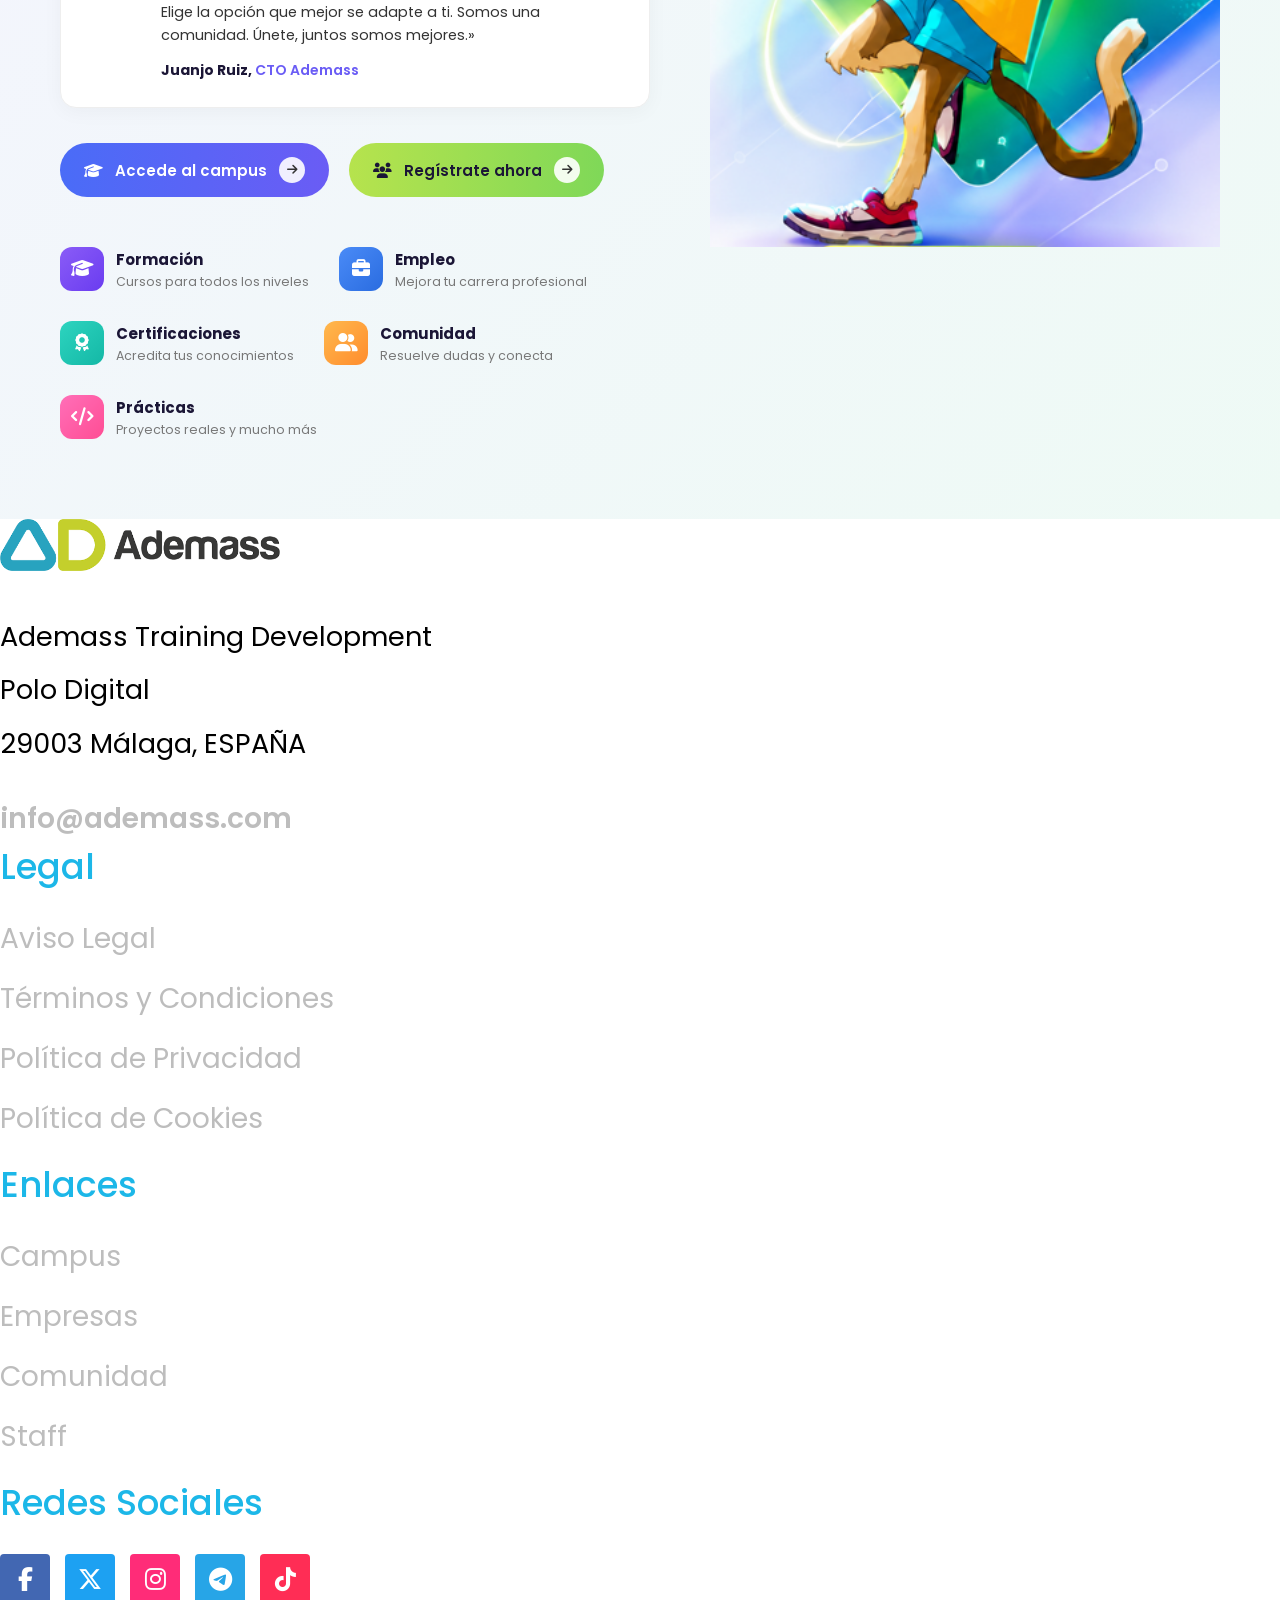
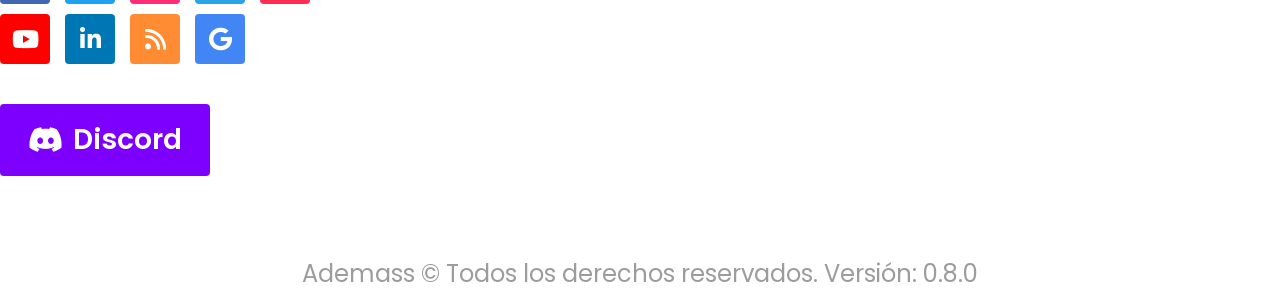
==== commit 2195684c: "Merge branch 'develop' of https://github.com/Vlacho-art/ademmss into feature/index" ====
--- a/index.html
+++ b/index.html
@@ -16,7 +16,7 @@
 <header class="header">
 
     <div class="logo">
-        <img src="img/logo.png" alt="Ademass">
+        <img src="img/sin fondo.png" alt="Ademass">
     </div>
 
     <nav class="menu">
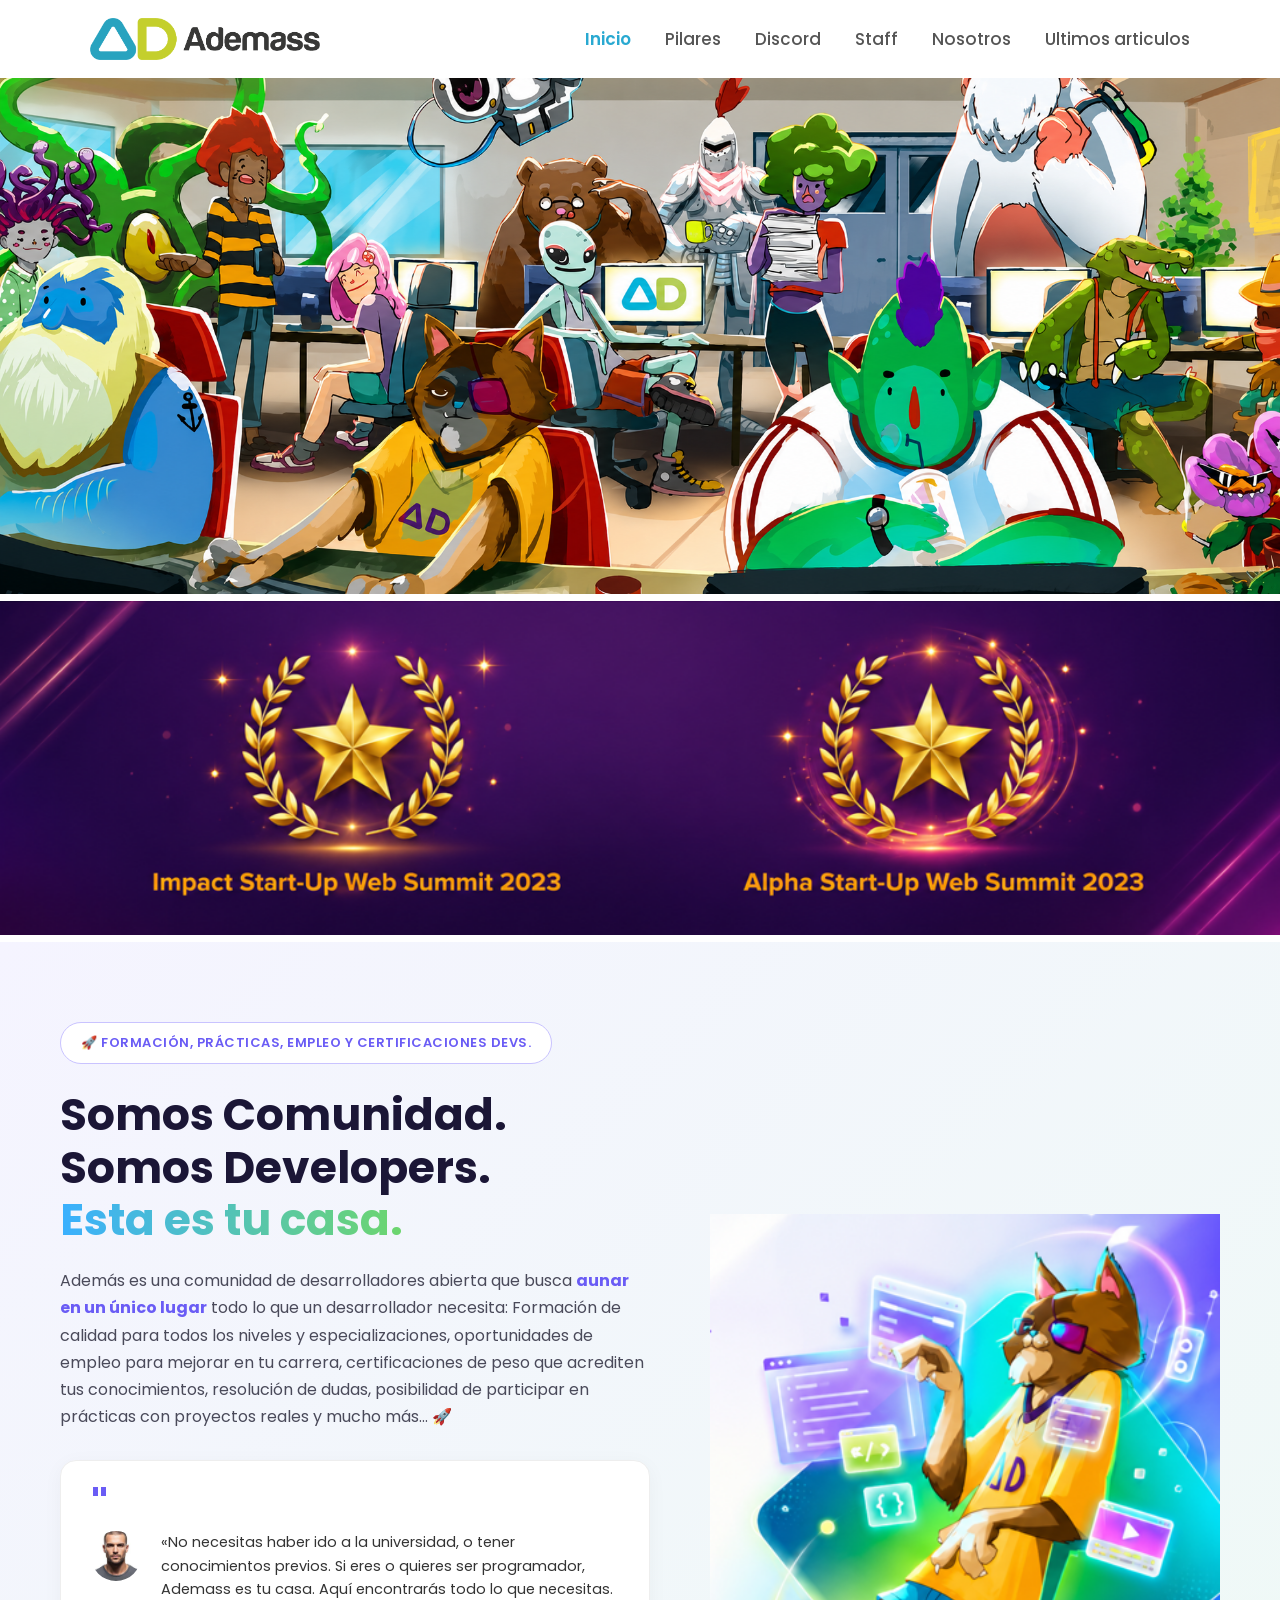
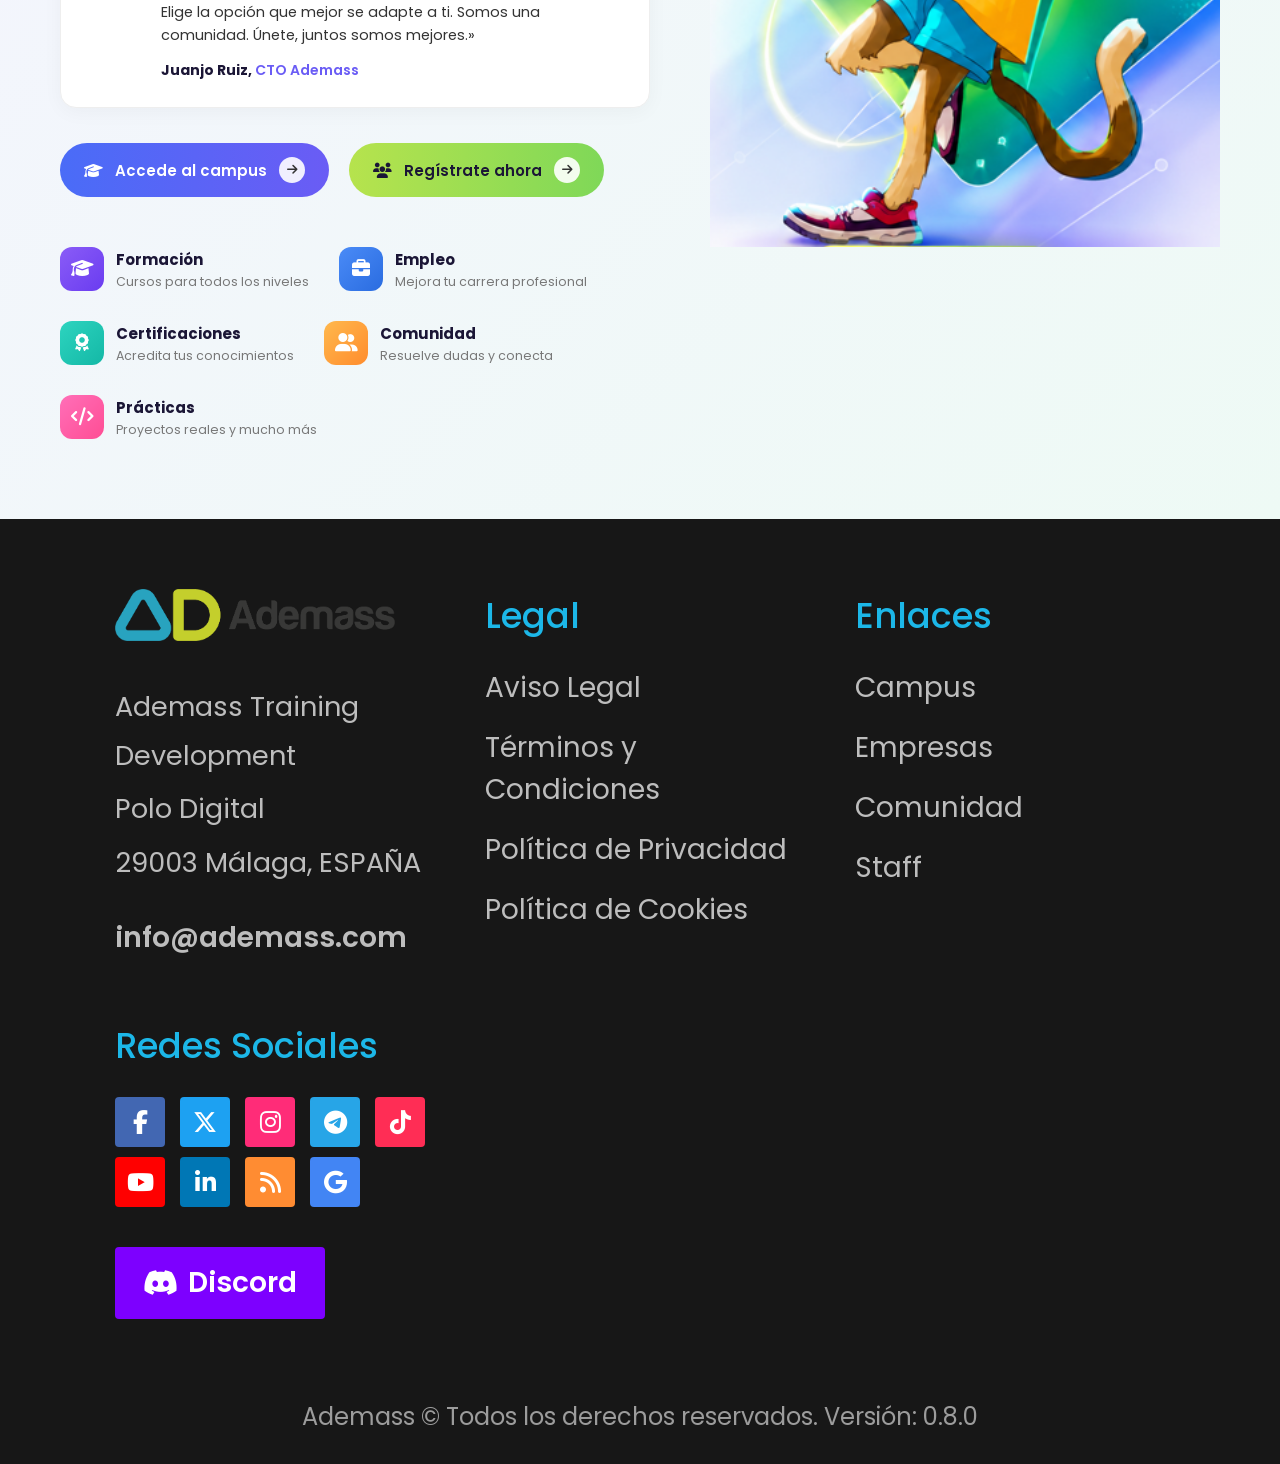
==== commit d3ac63bf: "inicio" ====
--- a/index.html
+++ b/index.html
@@ -6,10 +6,10 @@
     <title>Menú Ademass</title>
 
     <!-- Google Font -->
+    <link rel="stylesheet" href="./style.css">
     <link rel="stylesheet" href="https://cdnjs.cloudflare.com/ajax/libs/font-awesome/6.6.0/css/all.min.css">
     <link href="https://fonts.googleapis.com/css2?family=Poppins:wght@400;500;600;700&display=swap" rel="stylesheet">
 
-    <link rel="stylesheet" href="style.css">
 </head>
 <body>
 
@@ -436,20 +436,15 @@
 
 
 
-<!-- 
-
-
-
-
 
 <footer class="footer">
 
     <div class="footer-container">
 
-        <-- Logo -->
+        <!-- Logo -->
         <div class="footer-column">
 
-            <img src="img/logo.png" alt="Ademass" class="footer-logo">
+            <img src="img/sin fondo.png" alt="Ademass" class="footer-logo">
 
             <p>Ademass Training Development</p>
             <p>Polo Digital</p>
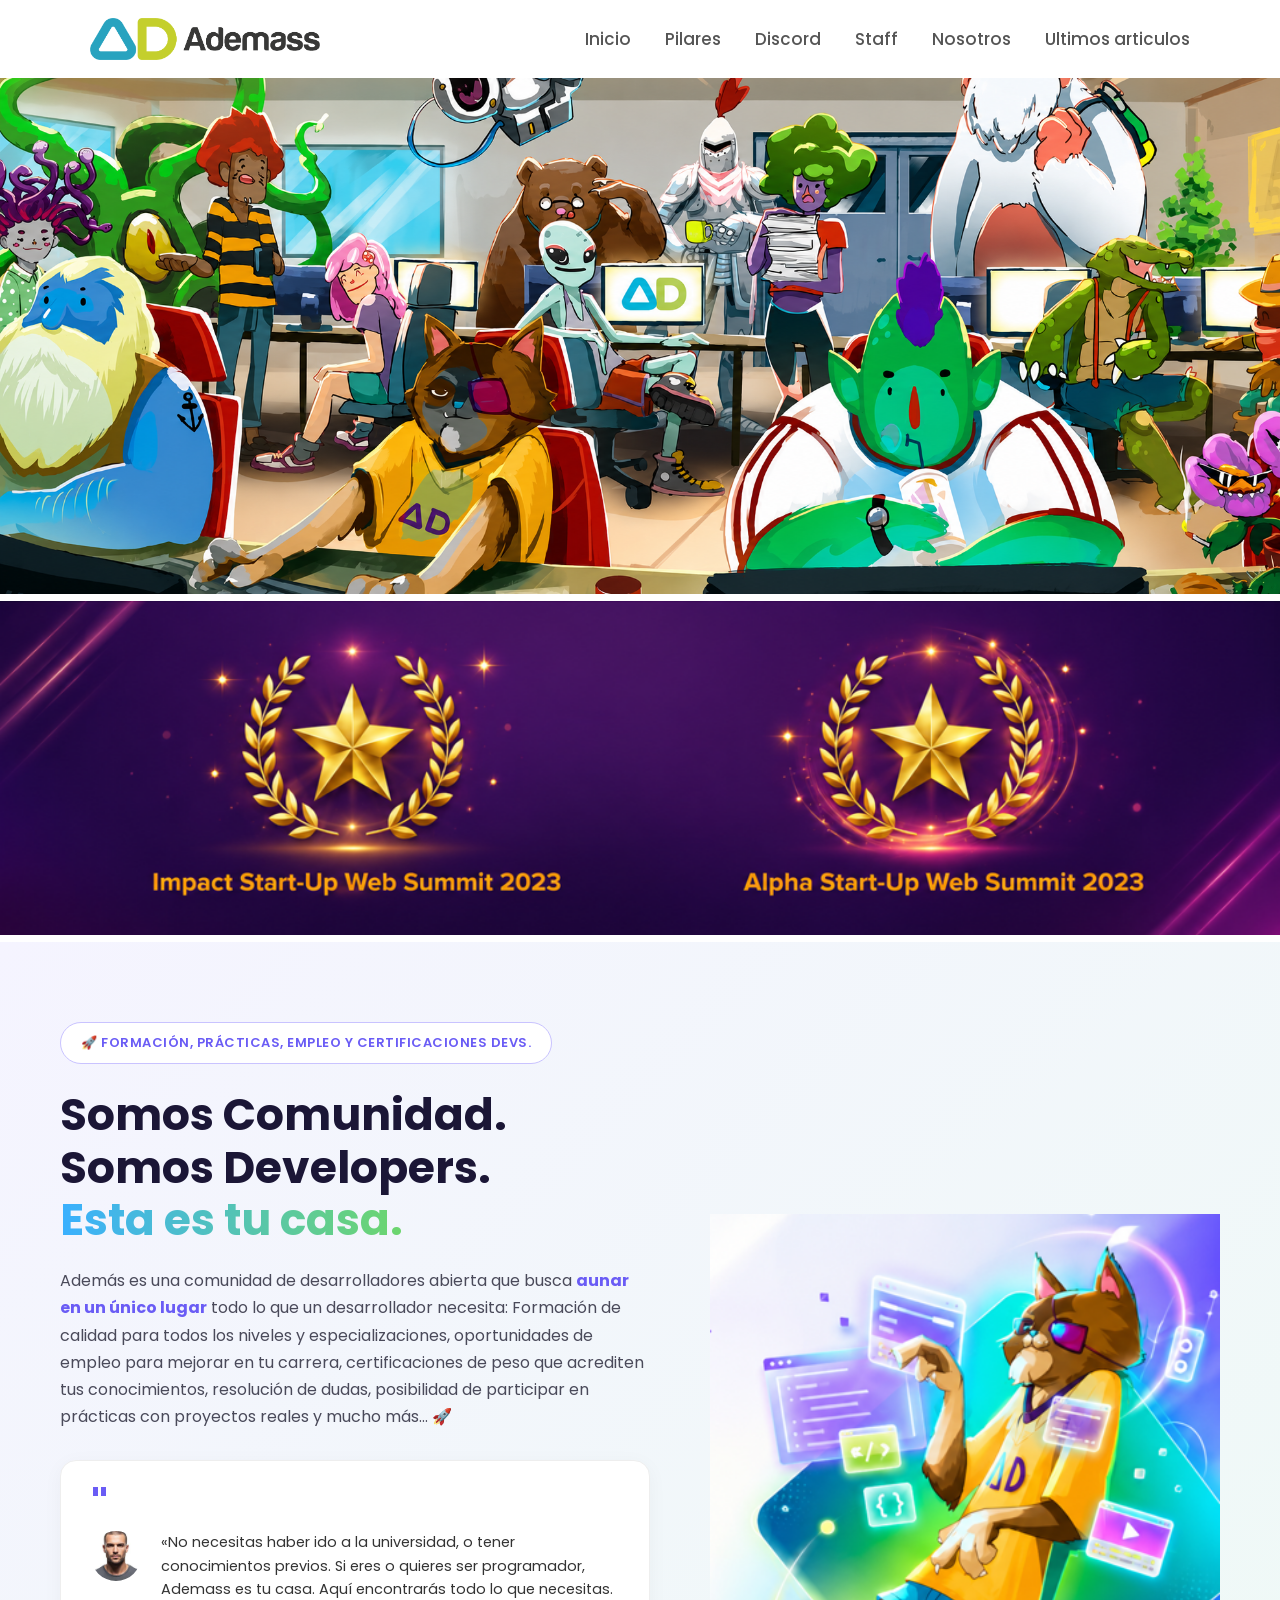
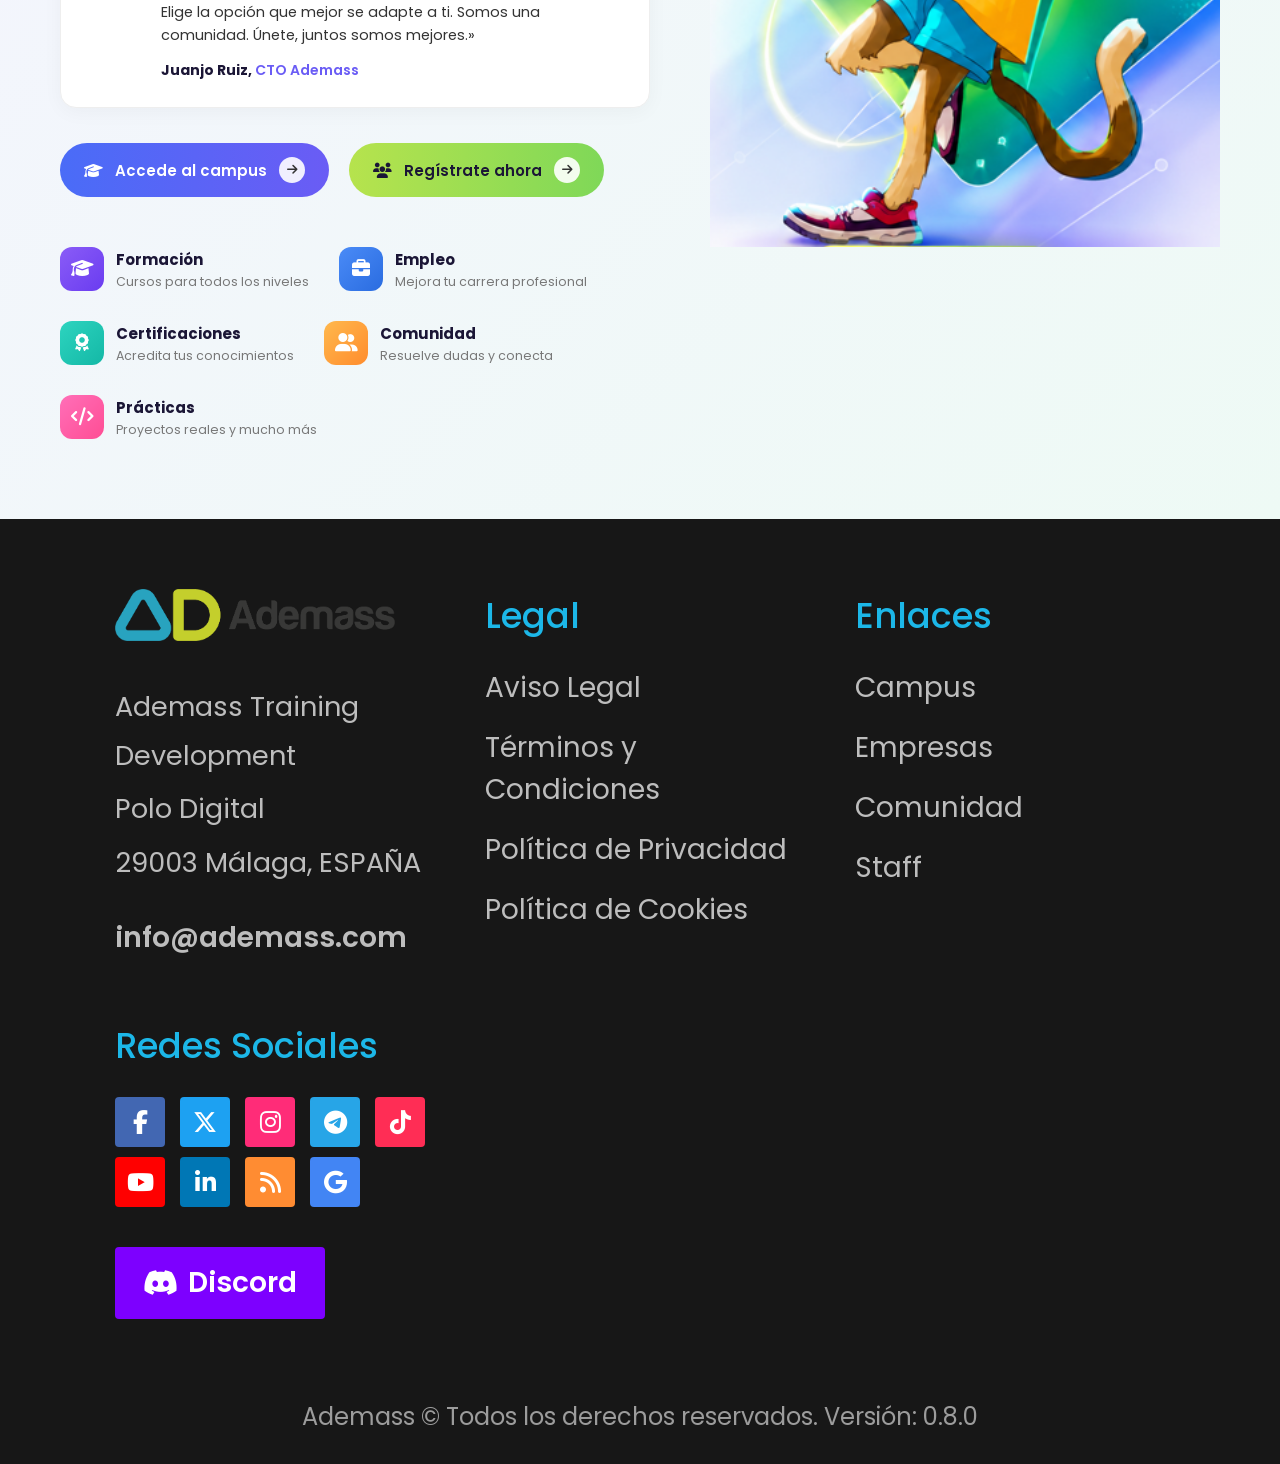
==== commit c30ef00a: "cambios del nav y footer" ====
--- a/index.html
+++ b/index.html
@@ -20,7 +20,7 @@
     </div>
 
     <nav class="menu">
-        <a href="#" class="active">Inicio</a>
+        <a href="#" >Inicio</a>
         <a href="pilares.html">Pilares</a>
         <a href="discord.html">Discord</a>
         <a href="staff.html">Staff</a>
--- a/style.css
+++ b/style.css
@@ -70,12 +70,7 @@
 
 }
 
-.menu .active{
-
-    color:#29A9D1;
-    font-weight:600;
-
-}
+
 
 /*========================
 BOTONES
